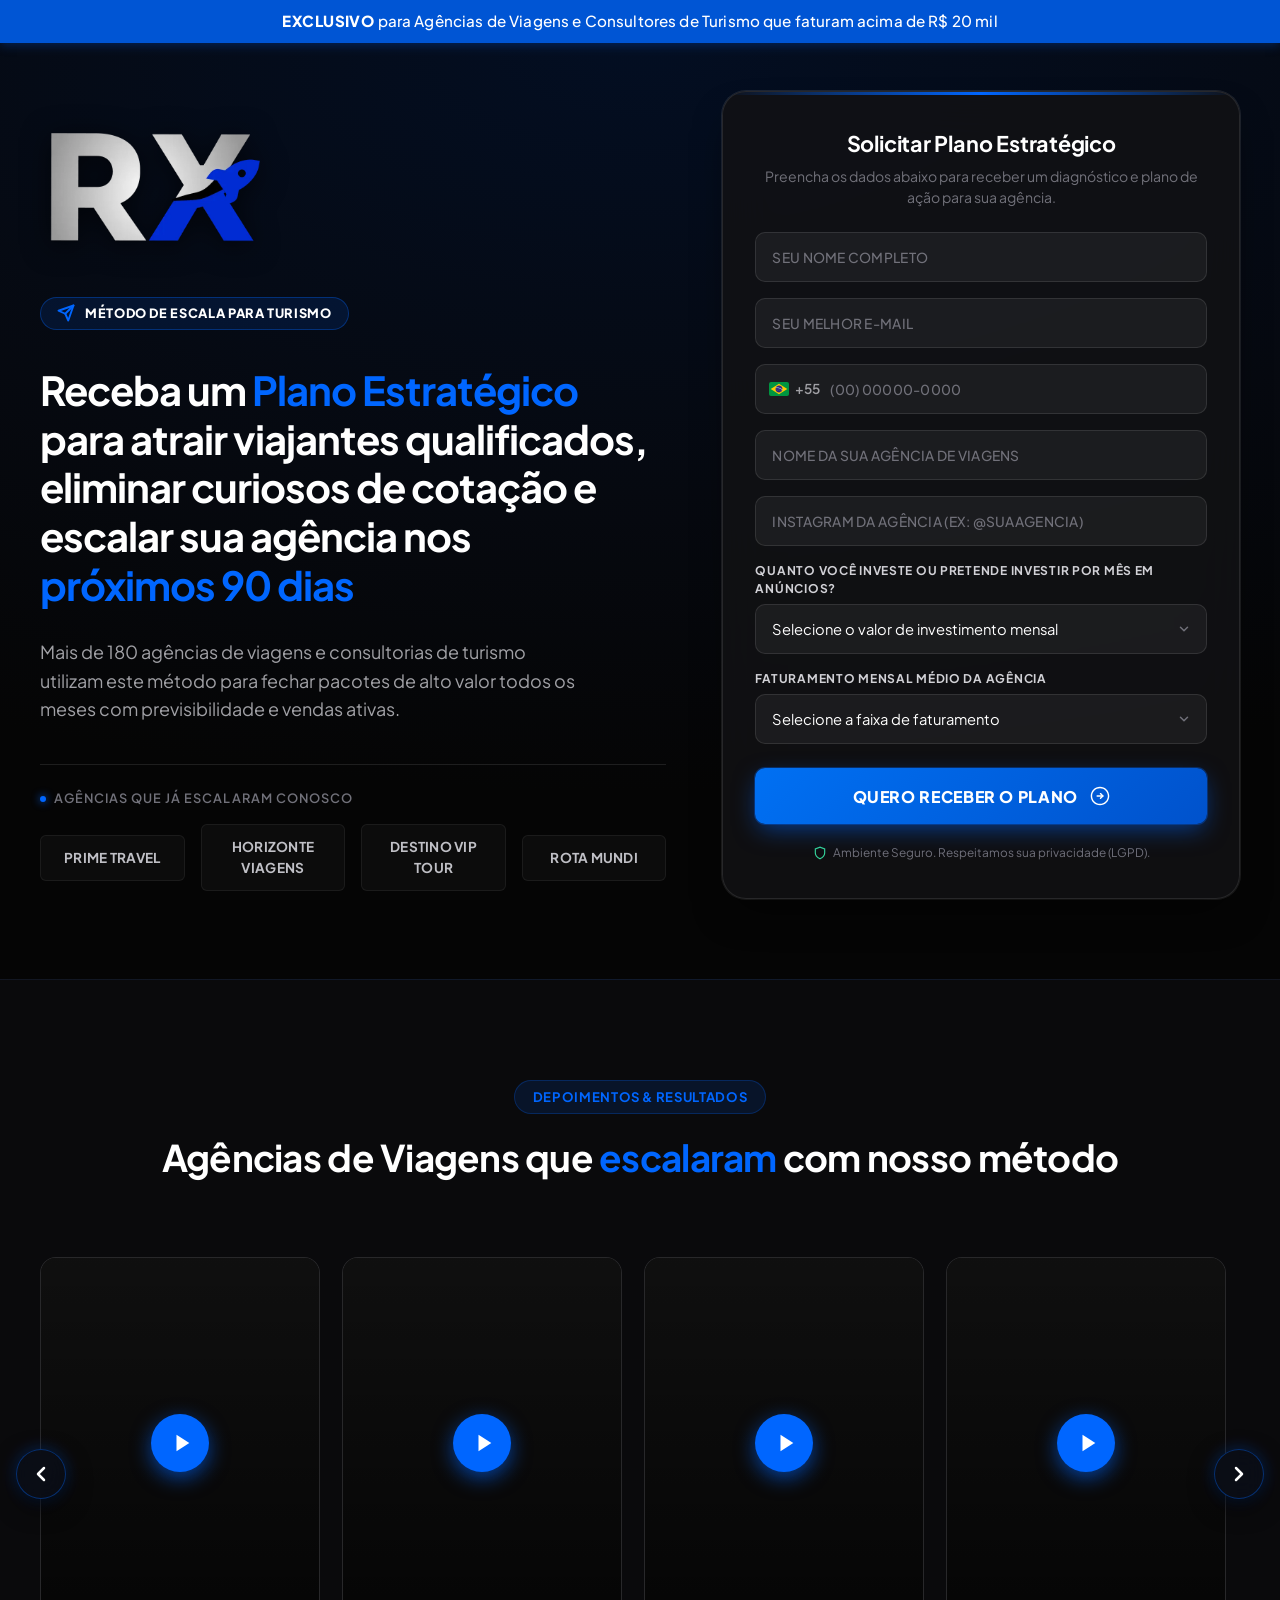
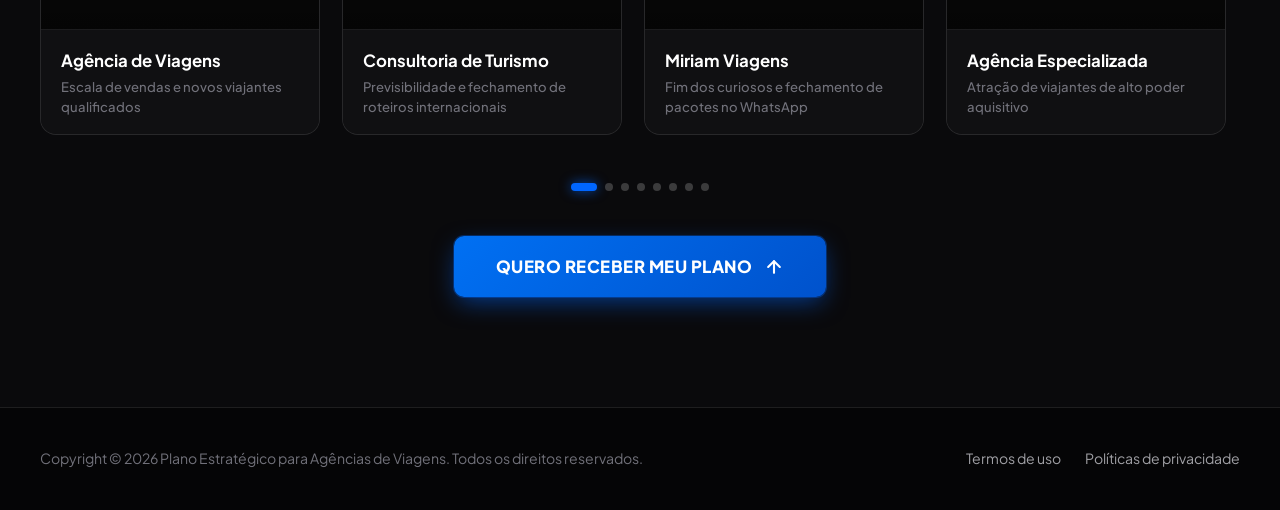
==== index.html @ 0f56f59f "feat: landing page plano estrategico agencias de viagens com carrossel e suporte wordpress" ====
<!DOCTYPE html>
<html lang="pt-BR">
<head>
  <meta charset="UTF-8">
  <meta name="viewport" content="width=device-width, initial-scale=1.0, viewport-fit=cover">
  <title>Plano Estratégico para Agências de Viagens | Escala e Vendas Previsíveis</title>
  <meta name="description" content="Exclusivo para Agências de Viagens e Consultores de Turismo que faturam acima de R$ 20 mil. Receba um Plano Estratégico para atrair viajantes qualificados, eliminar curiosos de cotação e escalar suas vendas nos próximos 90 dias.">
  <meta name="robots" content="index, follow">

  <!-- Open Graph -->
  <meta property="og:locale" content="pt_BR">
  <meta property="og:type" content="website">
  <meta property="og:title" content="Plano Estratégico para Agências de Viagens">
  <meta property="og:description" content="Receba um Plano Estratégico para atrair viajantes qualificados, eliminar curiosos de cotação e escalar sua agência de viagem nos próximos 90 dias.">
  <meta property="og:site_name" content="Plano Estratégico - Turismo & Viagens">

  <!-- Google Fonts: Plus Jakarta Sans -->
  <link rel="preconnect" href="https://fonts.googleapis.com">
  <link rel="preconnect" href="https://fonts.gstatic.com" crossorigin>
  <link href="https://fonts.googleapis.com/css2?family=Plus+Jakarta+Sans:wght@400;500;600;700;800&display=swap" rel="stylesheet">

  <!-- Stylesheet -->
  <link rel="stylesheet" href="css/style.css">
</head>
<body>

  <!-- Top Announcement Bar -->
  <header class="top-bar" role="banner">
    <p><strong>Exclusivo</strong> para Agências de Viagens e Consultores de Turismo que faturam acima de R$ 20 mil</p>
  </header>

  <main>
    <!-- Hero Section (Split Screen) -->
    <section class="hero-section" id="forms">
      <div class="hero-container">
        
        <!-- Left Column: Value Proposition & Proof -->
        <div class="hero-content">
          <!-- Logo / Header Tag -->
          <div class="logo-wrapper">
            <img src="[data-uri]" alt="Logo" class="brand-logo-img">
            <div class="method-tag">
              <svg width="18" height="18" viewBox="0 0 24 24" fill="none" stroke="#0066FF" stroke-width="2.5" stroke-linecap="round" stroke-linejoin="round">
                <path d="M22 2L11 13"></path>
                <polygon points="22 2 15 22 11 13 2 9 22 2"></polygon>
              </svg>
              <span>MÉTODO DE ESCALA PARA TURISMO</span>
            </div>
          </div>

          <!-- Headline -->
          <h1 class="headline">
            Receba um <span class="highlight">Plano Estratégico</span> para atrair viajantes qualificados, eliminar curiosos de cotação e escalar sua agência nos <span class="highlight">próximos 90 dias</span>
          </h1>

          <!-- Subheadline -->
          <p class="subheadline">
            Mais de 180 agências de viagens e consultorias de turismo utilizam este método para fechar pacotes de alto valor todos os meses com previsibilidade e vendas ativas.
          </p>

          <!-- Social Proof Grid -->
          <div class="social-proof-wrapper">
            <div class="social-proof-tag">Agências que já escalaram conosco</div>
            <div class="client-logos-grid">
              <div class="client-badge"><span>PRIME TRAVEL</span></div>
              <div class="client-badge"><span>HORIZONTE VIAGENS</span></div>
              <div class="client-badge"><span>DESTINO VIP TOUR</span></div>
              <div class="client-badge"><span>ROTA MUNDI</span></div>
            </div>
          </div>
        </div>

        <!-- Right Column: Strategic Conversion Form -->
        <div class="hero-form-column">
          <div class="form-card">
            <div class="form-header">
              <h3>Solicitar Plano Estratégico</h3>
              <p>Preencha os dados abaixo para receber um diagnóstico e plano de ação para sua agência.</p>
            </div>

            <form id="strategicLeadForm" class="strategic-form" novalidate>
              <!-- Hidden UTM & Routing Fields -->
              <input type="hidden" name="utm_source" id="utm_source">
              <input type="hidden" name="utm_medium" id="utm_medium">
              <input type="hidden" name="utm_campaign" id="utm_campaign">
              <input type="hidden" name="utm_term" id="utm_term">
              <input type="hidden" name="utm_content" id="utm_content">
              <input type="hidden" name="url" id="url" value="obrigado2">

              <!-- Name Field -->
              <div class="form-group">
                <input type="text" id="nameInput" name="name" class="form-input" placeholder="SEU NOME COMPLETO" required>
              </div>

              <!-- Corporate Email Field -->
              <div class="form-group">
                <input type="email" id="emailInput" name="email" class="form-input" placeholder="SEU MELHOR E-MAIL" required>
              </div>

              <!-- WhatsApp Phone Field -->
              <div class="form-group">
                <div class="phone-input-wrapper">
                  <div class="country-flag-badge">
                    <img src="[data-uri]" alt="Brasil" width="20" height="14">
                    <span>+55</span>
                  </div>
                  <input type="tel" id="whatsappInput" name="whatsapp" class="form-input phone-input" placeholder="(00) 00000-0000" required>
                </div>
              </div>

              <!-- Company Name Field -->
              <div class="form-group">
                <input type="text" id="empresaInput" name="empresa" class="form-input" placeholder="NOME DA SUA AGÊNCIA DE VIAGENS" required>
              </div>

              <!-- Instagram Field -->
              <div class="form-group">
                <input type="text" id="instagramInput" name="instagram" class="form-input" placeholder="INSTAGRAM DA AGÊNCIA (EX: @SUAAGENCIA)">
              </div>

              <!-- Paid Media Investment Select -->
              <div class="form-group">
                <label for="investimentoSelect" class="form-label">Quanto você investe ou pretende investir por mês em anúncios?</label>
                <div class="select-wrapper">
                  <select id="investimentoSelect" name="investimento" class="form-select" required>
                    <option value="" disabled selected>Selecione o valor de investimento mensal</option>
                    <option value="Ainda não invisto (apenas indicações)">Ainda não invisto (apenas indicações)</option>
                    <option value="Até R$ 1.500 por mês">Até R$ 1.500 por mês</option>
                    <option value="R$ 1.500 a R$ 3.000 por mês">R$ 1.500 a R$ 3.000 por mês</option>
                    <option value="R$ 3.000 a R$ 5.000 por mês">R$ 3.000 a R$ 5.000 por mês</option>
                    <option value="R$ 5.000 a R$ 10.000 por mês">R$ 5.000 a R$ 10.000 por mês</option>
                    <option value="Acima de R$ 10.000 por mês">Acima de R$ 10.000 por mês</option>
                  </select>
                  <svg class="select-caret" viewBox="0 0 24 24" fill="none" stroke="currentColor" stroke-width="2.5" stroke-linecap="round" stroke-linejoin="round">
                    <polyline points="6 9 12 15 18 9"></polyline>
                  </svg>
                </div>
              </div>

              <!-- Monthly Revenue Select -->
              <div class="form-group">
                <label for="faturamentoSelect" class="form-label">Faturamento mensal médio da agência</label>
                <div class="select-wrapper">
                  <select id="faturamentoSelect" name="faturamento" class="form-select" required>
                    <option value="" disabled selected>Selecione a faixa de faturamento</option>
                    <option value="Abaixo de R$10 mil">Abaixo de R$10 mil</option>
                    <option value="R$10 mil a R$20 mil">R$10 mil a R$20 mil</option>
                    <option value="R$20 mil a R$ 50 mil">R$20 mil a R$ 50 mil</option>
                    <option value="R$50 mil a R$100 mil">R$50 mil a R$100 mil</option>
                    <option value="R$100 mil a R$500 mil">R$100 mil a R$500 mil</option>
                    <option value="Acima de R$500 mil">Acima de R$500 mil</option>
                  </select>
                  <svg class="select-caret" viewBox="0 0 24 24" fill="none" stroke="currentColor" stroke-width="2.5" stroke-linecap="round" stroke-linejoin="round">
                    <polyline points="6 9 12 15 18 9"></polyline>
                  </svg>
                </div>
              </div>

              <!-- CTA Submit Button -->
              <button type="submit" id="submitButton" class="btn-submit">
                <span class="btn-text">QUERO RECEBER O PLANO</span>
                <svg class="btn-icon" xmlns="http://www.w3.org/2000/svg" viewBox="0 0 21 20" fill="none">
                  <path d="M10.5004 1.73267C5.94358 1.73267 2.25037 5.42588 2.25037 9.98267C2.25037 14.5395 5.94358 18.2327 10.5004 18.2327C15.0572 18.2327 18.7504 14.5395 18.7504 9.98267C18.7504 5.42588 15.0572 1.73267 10.5004 1.73267ZM10.5004 0.232666C15.8856 0.232666 20.2504 4.59745 20.2504 9.98267C20.2504 15.3679 15.8856 19.7327 10.5004 19.7327C5.11515 19.7327 0.750366 15.3679 0.750366 9.98267C0.750366 4.59745 5.11515 0.232666 10.5004 0.232666Z" fill="currentColor"/>
                  <path d="M13.5004 10.7327H7.50037C7.08615 10.7327 6.75037 10.3969 6.75037 9.98267C6.75037 9.56845 7.08615 9.23267 7.50037 9.23267H13.5004C13.9146 9.23267 14.2504 9.56845 14.2504 9.98267C14.2504 10.3969 13.9146 10.7327 13.5004 10.7327Z" fill="currentColor"/>
                  <path d="M10.4701 8.013C10.1772 7.7201 10.1772 7.24534 10.4701 6.95245C10.763 6.65956 11.2378 6.65956 11.5306 6.95245L14.0306 9.45245C14.3235 9.74534 14.3235 10.2201 14.0306 10.513L11.5306 13.013C11.2378 13.3059 10.763 13.3059 10.4701 13.013C10.1772 12.7201 10.1772 12.2453 10.4701 11.9524L12.4398 9.98272L10.4701 8.013Z" fill="currentColor"/>
                </svg>
              </button>

              <!-- Security Note -->
              <div class="form-security-note">
                <svg viewBox="0 0 24 24" fill="none" stroke="currentColor" stroke-width="2">
                  <path d="M12 22s8-4 8-10V5l-8-3-8 3v7c0 6 8 10 8 10z"/>
                </svg>
                <span>Ambiente Seguro. Respeitamos sua privacidade (LGPD).</span>
              </div>
            </form>
          </div>
        </div>

      </div>
    </section>

    <!-- Success Cases Section (Video Testimonials) -->
    <section class="cases-section" id="cases">
      <div class="cases-container">
        <div class="cases-header">
          <span class="section-tag">Depoimentos & Resultados</span>
          <h2 class="section-title">Agências de Viagens que <span>escalaram</span> com nosso método</h2>
        </div>

        <div class="cases-carousel-wrapper">
          <!-- Carousel Navigation Buttons -->
          <button type="button" class="carousel-nav-btn prev" id="carouselPrevBtn" aria-label="Vídeo anterior">
            <svg viewBox="0 0 24 24" fill="none" stroke="currentColor" stroke-width="2.5" stroke-linecap="round" stroke-linejoin="round">
              <polyline points="15 18 9 12 15 6"></polyline>
            </svg>
          </button>

          <!-- Straight Line Carousel Track -->
          <div class="cases-carousel-track" id="casesTrack">
            <!-- Case 1 -->
            <article class="case-card" data-video-src="01 (1).mp4" data-video-title="Agência de Viagens - Case 01">
              <div class="video-thumb-container">
                <video src="01%20(1).mp4#t=1.5" preload="metadata" muted playsinline></video>
                <div class="play-overlay">
                  <div class="play-btn">
                    <svg viewBox="0 0 24 24"><polygon points="6 3 20 12 6 21 6 3"></polygon></svg>
                  </div>
                </div>
              </div>
              <div class="case-info">
                <h3 class="case-company">Agência de Viagens</h3>
                <p class="case-desc">Escala de vendas e novos viajantes qualificados</p>
              </div>
            </article>

            <!-- Case 2 -->
            <article class="case-card" data-video-src="03.mp4" data-video-title="Consultoria de Turismo - Case 02">
              <div class="video-thumb-container">
                <video src="03.mp4#t=1.5" preload="metadata" muted playsinline></video>
                <div class="play-overlay">
                  <div class="play-btn">
                    <svg viewBox="0 0 24 24"><polygon points="6 3 20 12 6 21 6 3"></polygon></svg>
                  </div>
                </div>
              </div>
              <div class="case-info">
                <h3 class="case-company">Consultoria de Turismo</h3>
                <p class="case-desc">Previsibilidade e fechamento de roteiros internacionais</p>
              </div>
            </article>

            <!-- Case 3: Miriam -->
            <article class="case-card" data-video-src="04 - Miriam.mp4" data-video-title="Miriam - Agência de Viagens">
              <div class="video-thumb-container">
                <video src="04%20-%20Miriam.mp4#t=1.5" preload="metadata" muted playsinline></video>
                <div class="play-overlay">
                  <div class="play-btn">
                    <svg viewBox="0 0 24 24"><polygon points="6 3 20 12 6 21 6 3"></polygon></svg>
                  </div>
                </div>
              </div>
              <div class="case-info">
                <h3 class="case-company">Miriam Viagens</h3>
                <p class="case-desc">Fim dos curiosos e fechamento de pacotes no WhatsApp</p>
              </div>
            </article>

            <!-- Case 4 -->
            <article class="case-card" data-video-src="05.mp4" data-video-title="Agência Especializada - Case 04">
              <div class="video-thumb-container">
                <video src="05.mp4#t=1.5" preload="metadata" muted playsinline></video>
                <div class="play-overlay">
                  <div class="play-btn">
                    <svg viewBox="0 0 24 24"><polygon points="6 3 20 12 6 21 6 3"></polygon></svg>
                  </div>
                </div>
              </div>
              <div class="case-info">
                <h3 class="case-company">Agência Especializada</h3>
                <p class="case-desc">Atração de viajantes de alto poder aquisitivo</p>
              </div>
            </article>

            <!-- Case 5 -->
            <article class="case-card" data-video-src="07.mp4" data-video-title="Roteiros Nacionais & Internacionais - Case 05">
              <div class="video-thumb-container">
                <video src="07.mp4#t=1.5" preload="metadata" muted playsinline></video>
                <div class="play-overlay">
                  <div class="play-btn">
                    <svg viewBox="0 0 24 24"><polygon points="6 3 20 12 6 21 6 3"></polygon></svg>
                  </div>
                </div>
              </div>
              <div class="case-info">
                <h3 class="case-company">Roteiros & Destinos</h3>
                <p class="case-desc">Crescimento contínuo em pacotes completos em família</p>
              </div>
            </article>

            <!-- Case 6: Michelle -->
            <article class="case-card" data-video-src="09 - Michelle.mp4" data-video-title="Michelle - Agência de Viagens">
              <div class="video-thumb-container">
                <video src="09%20-%20Michelle.mp4#t=1.5" preload="metadata" muted playsinline></video>
                <div class="play-overlay">
                  <div class="play-btn">
                    <svg viewBox="0 0 24 24"><polygon points="6 3 20 12 6 21 6 3"></polygon></svg>
                  </div>
                </div>
              </div>
              <div class="case-info">
                <h3 class="case-company">Michelle Viagens</h3>
                <p class="case-desc">Vendas constantes de pacotes e viagens personalizadas</p>
              </div>
            </article>

            <!-- Case 7: Vayu -->
            <article class="case-card" data-video-src="10 - Vayu.mp4" data-video-title="Vayu Viagens & Experiências">
              <div class="video-thumb-container">
                <video src="10%20-%20Vayu.mp4#t=1.5" preload="metadata" muted playsinline></video>
                <div class="play-overlay">
                  <div class="play-btn">
                    <svg viewBox="0 0 24 24"><polygon points="6 3 20 12 6 21 6 3"></polygon></svg>
                  </div>
                </div>
              </div>
              <div class="case-info">
                <h3 class="case-company">Vayu Viagens</h3>
                <p class="case-desc">Experiências exclusivas e roteiros sob medida</p>
              </div>
            </article>

            <!-- Case 8 -->
            <article class="case-card" data-video-src="11.mp4" data-video-title="Escala Previsível - Case 08">
              <div class="video-thumb-container">
                <video src="11.mp4#t=1.5" preload="metadata" muted playsinline></video>
                <div class="play-overlay">
                  <div class="play-btn">
                    <svg viewBox="0 0 24 24"><polygon points="6 3 20 12 6 21 6 3"></polygon></svg>
                  </div>
                </div>
              </div>
              <div class="case-info">
                <h3 class="case-company">Escala Previsível</h3>
                <p class="case-desc">Aceleração de faturamento com campanhas validadas</p>
              </div>
            </article>
          </div>

          <button type="button" class="carousel-nav-btn next" id="carouselNextBtn" aria-label="Próximo vídeo">
            <svg viewBox="0 0 24 24" fill="none" stroke="currentColor" stroke-width="2.5" stroke-linecap="round" stroke-linejoin="round">
              <polyline points="9 18 15 12 9 6"></polyline>
            </svg>
          </button>
        </div>

        <!-- Carousel Dots Indicator -->
        <div class="carousel-dots" id="carouselDots"></div>

        <!-- Bottom CTA -->
        <div class="cases-cta-wrapper">
          <a href="#forms" class="btn-cases-cta">
            <span>QUERO RECEBER MEU PLANO</span>
            <svg width="20" height="20" viewBox="0 0 24 24" fill="none" stroke="currentColor" stroke-width="2.5" stroke-linecap="round" stroke-linejoin="round">
              <line x1="12" y1="19" x2="12" y2="5"></line>
              <polyline points="5 12 12 5 19 12"></polyline>
            </svg>
          </a>
        </div>
      </div>
    </section>
  </main>

  <!-- Footer -->
  <footer class="page-footer" role="contentinfo">
    <div class="footer-container">
      <p class="footer-copy">Copyright © 2026 Plano Estratégico para Agências de Viagens. Todos os direitos reservados.</p>
      <nav class="footer-links">
        <a href="#" class="footer-link" data-legal="terms">Termos de uso</a>
        <a href="#" class="footer-link" data-legal="privacy">Políticas de privacidade</a>
      </nav>
    </div>
  </footer>

  <!-- Interactive Video Modal (HTML5 Video & Iframe Support) -->
  <div class="modal-backdrop" id="videoModal" aria-hidden="true" role="dialog">
    <div class="modal-window">
      <button class="modal-close-btn" id="modalCloseBtn" aria-label="Fechar vídeo">
        <svg width="20" height="20" viewBox="0 0 24 24" fill="none" stroke="currentColor" stroke-width="2.5" stroke-linecap="round" stroke-linejoin="round">
          <line x1="18" y1="6" x2="6" y2="18"></line>
          <line x1="6" y1="6" x2="18" y2="18"></line>
        </svg>
      </button>
      <div class="video-embed-wrapper">
        <video id="modalVideoPlayer" controls playsinline preload="auto"></video>
        <iframe id="modalVideoIframe" src="" allow="accelerometer; gyroscope; autoplay; encrypted-media; picture-in-picture;" allowfullscreen style="display: none;"></iframe>
      </div>
      <div class="modal-video-footer">
        <h4 id="modalVideoTitle">Depoimento de Sucesso</h4>
      </div>
    </div>
  </div>

  <!-- Legal Modal (Terms & Privacy) -->
  <div class="modal-backdrop" id="legalModal" aria-hidden="true" role="dialog">
    <div class="modal-window" style="max-width: 680px;">
      <button class="modal-close-btn" id="legalCloseBtn" aria-label="Fechar modal">
        <svg width="20" height="20" viewBox="0 0 24 24" fill="none" stroke="currentColor" stroke-width="2.5" stroke-linecap="round" stroke-linejoin="round">
          <line x1="18" y1="6" x2="6" y2="18"></line>
          <line x1="6" y1="6" x2="18" y2="18"></line>
        </svg>
      </button>
      <div class="modal-content-text">
        <h3 id="legalTitle">Termos</h3>
        <div id="legalBody"></div>
      </div>
    </div>
  </div>

  <!-- Scripts -->
  <script src="js/main.js"></script>
</body>
</html>
---- css/style.css ----
/* ==========================================================================
   DESIGN SYSTEM & THEME TOKENS - PLANO ESTRATÉGICO
   ========================================================================== */

:root {
  /* Colors */
  --bg-dark: #070707;
  --bg-card: rgba(18, 18, 20, 0.85);
  --bg-card-hover: rgba(26, 26, 30, 0.95);
  --bg-input: rgba(255, 255, 255, 0.05);
  --bg-input-focus: rgba(255, 255, 255, 0.08);

  --accent-primary: #0066FF;
  --accent-primary-hover: #0052CC;
  --accent-glow: rgba(0, 102, 255, 0.35);
  --accent-subtle: rgba(0, 102, 255, 0.12);

  --topbar-bg: #0055D4;
  --topbar-text: #FFFFFF;

  --text-main: #ECECEC;
  --text-muted: #A0A0A5;
  --text-dim: #71717A;
  --text-white: #FFFFFF;

  --border-subtle: rgba(255, 255, 255, 0.1);
  --border-hover: rgba(255, 255, 255, 0.22);
  --border-focus: #0066FF;

  /* Typography */
  --font-family: 'Plus Jakarta Sans', -apple-system, BlinkMacSystemFont, "Segoe UI", Roboto, sans-serif;

  /* Sizing & Radius */
  --radius-sm: 6px;
  --radius-md: 10px;
  --radius-lg: 16px;
  --radius-xl: 24px;
  --radius-full: 9999px;

  /* Transitions */
  --transition-fast: 0.18s cubic-bezier(0.16, 1, 0.3, 1);
  --transition-smooth: 0.3s cubic-bezier(0.16, 1, 0.3, 1);
  --transition-bounce: 0.45s cubic-bezier(0.34, 1.56, 0.64, 1);

  /* Shadows & Glow */
  --shadow-card: 0 20px 40px -15px rgba(0, 0, 0, 0.7), 0 0 0 1px var(--border-subtle);
  --shadow-glow-btn: 0 8px 25px -4px rgba(0, 102, 255, 0.55), 0 0 0 1px rgba(0, 102, 255, 0.3);
}

/* ==========================================================================
   RESET & BASE STYLES
   ========================================================================== */

*, *::before, *::after {
  box-sizing: border-box;
  margin: 0;
  padding: 0;
}

html {
  scroll-behavior: smooth;
  font-size: 16px;
  -webkit-text-size-adjust: 100%;
}

body {
  font-family: var(--font-family);
  background-color: var(--bg-dark);
  color: var(--text-main);
  line-height: 1.5;
  overflow-x: hidden;
  position: relative;
  min-height: 100vh;
  -webkit-font-smoothing: antialiased;
  -moz-osx-font-smoothing: grayscale;
}

/* Background Atmospheric Glows */
body::before {
  content: '';
  position: fixed;
  top: -15%;
  left: 20%;
  width: 600px;
  height: 600px;
  background: radial-gradient(circle, rgba(0, 102, 255, 0.14) 0%, rgba(0, 102, 255, 0) 70%);
  filter: blur(80px);
  pointer-events: none;
  z-index: 0;
}

body::after {
  content: '';
  position: fixed;
  bottom: 5%;
  right: 10%;
  width: 500px;
  height: 500px;
  background: radial-gradient(circle, rgba(0, 102, 255, 0.09) 0%, rgba(0, 102, 255, 0) 70%);
  filter: blur(90px);
  pointer-events: none;
  z-index: 0;
}

img, svg {
  display: block;
  max-width: 100%;
}

a {
  color: inherit;
  text-decoration: none;
}

/* ==========================================================================
   TOP BAR ANNOUNCEMENT
   ========================================================================== */

.top-bar {
  background-color: var(--topbar-bg);
  color: var(--topbar-text);
  text-align: center;
  padding: 10px 16px;
  font-size: 0.95rem;
  font-weight: 500;
  letter-spacing: 0.01em;
  position: relative;
  z-index: 20;
  box-shadow: 0 2px 10px rgba(0, 85, 212, 0.35);
}

.top-bar strong {
  font-weight: 800;
  text-transform: uppercase;
  letter-spacing: 0.03em;
}

/* ==========================================================================
   HERO SECTION (SPLIT SCREEN)
   ========================================================================== */

.hero-section {
  position: relative;
  z-index: 10;
  padding: 48px 24px 80px 24px;
  background: radial-gradient(120% 80% at 50% 0%, #030E22 0%, #060910 60%, #050505 100%);
  border-bottom: 1px solid rgba(255, 255, 255, 0.05);
}

.hero-container {
  max-width: 1200px;
  margin: 0 auto;
  display: grid;
  grid-template-columns: 1.15fr 0.95fr;
  gap: 56px;
  align-items: center;
}

/* Left Content Column */
.hero-content {
  display: flex;
  flex-direction: column;
  gap: 28px;
}

.logo-wrapper {
  margin-bottom: 8px;
  display: flex;
  flex-direction: column;
  align-items: flex-start;
  gap: 14px;
}

.brand-logo-img {
  max-width: 220px;
  width: 100%;
  height: auto;
  display: block;
  object-fit: contain;
  filter: drop-shadow(0 4px 14px rgba(0, 0, 0, 0.6));
}

.method-tag {
  display: inline-flex;
  align-items: center;
  gap: 10px;
  background: rgba(0, 102, 255, 0.12);
  border: 1px solid rgba(0, 102, 255, 0.35);
  padding: 6px 16px;
  border-radius: var(--radius-full);
}

.method-tag span {
  font-size: 0.8rem;
  font-weight: 800;
  letter-spacing: 0.05em;
  color: #FFF;
  text-transform: uppercase;
}

.headline {
  font-size: 2.5rem;
  font-weight: 700;
  line-height: 1.22;
  color: var(--text-white);
  letter-spacing: -0.025em;
}

.highlight {
  color: var(--accent-primary);
  position: relative;
  display: inline-block;
}

.subheadline {
  font-size: 1.125rem;
  line-height: 1.6;
  color: var(--text-muted);
  font-weight: 400;
  max-width: 540px;
}

/* Social Proof Badges */
.social-proof-wrapper {
  margin-top: 12px;
  padding-top: 24px;
  border-top: 1px solid var(--border-subtle);
}

.social-proof-tag {
  font-size: 0.8rem;
  text-transform: uppercase;
  letter-spacing: 0.08em;
  color: var(--text-dim);
  font-weight: 600;
  margin-bottom: 16px;
  display: flex;
  align-items: center;
  gap: 8px;
}

.social-proof-tag::before {
  content: '';
  display: inline-block;
  width: 6px;
  height: 6px;
  border-radius: 50%;
  background: var(--accent-primary);
  box-shadow: 0 0 8px var(--accent-primary);
}

.client-logos-grid {
  display: grid;
  grid-template-columns: repeat(4, 1fr);
  gap: 16px;
  align-items: center;
}

.client-badge {
  background: rgba(255, 255, 255, 0.03);
  border: 1px solid rgba(255, 255, 255, 0.06);
  border-radius: var(--radius-sm);
  padding: 12px 14px;
  display: flex;
  align-items: center;
  justify-content: center;
  transition: all var(--transition-fast);
}

.client-badge:hover {
  background: rgba(255, 255, 255, 0.06);
  border-color: rgba(255, 255, 255, 0.15);
  transform: translateY(-2px);
}

.client-badge span {
  font-size: 0.85rem;
  font-weight: 700;
  letter-spacing: 0.02em;
  color: #C0C0C6;
  text-transform: uppercase;
  text-align: center;
}

/* ==========================================================================
   FORM CARD (HIGH CONVERTING)
   ========================================================================== */

.hero-form-column {
  position: relative;
}

.form-card {
  background: var(--bg-card);
  backdrop-filter: blur(24px);
  -webkit-backdrop-filter: blur(24px);
  border: 1px solid var(--border-subtle);
  border-radius: var(--radius-xl);
  padding: 36px 32px;
  box-shadow: var(--shadow-card);
  position: relative;
  overflow: hidden;
}

.form-card::before {
  content: '';
  position: absolute;
  top: 0;
  left: 0;
  right: 0;
  height: 3px;
  background: linear-gradient(90deg, transparent 0%, var(--accent-primary) 50%, transparent 100%);
}

.form-header {
  margin-bottom: 24px;
  text-align: center;
}

.form-header h3 {
  font-size: 1.35rem;
  font-weight: 700;
  color: var(--text-white);
  margin-bottom: 6px;
  letter-spacing: -0.01em;
}

.form-header p {
  font-size: 0.88rem;
  color: var(--text-dim);
}

.strategic-form {
  display: flex;
  flex-direction: column;
  gap: 16px;
}

.form-group {
  display: flex;
  flex-direction: column;
  gap: 6px;
}

.form-label {
  font-size: 0.75rem;
  font-weight: 700;
  letter-spacing: 0.06em;
  text-transform: uppercase;
  color: #D1D1D6;
}

.form-input,
.form-select {
  width: 100%;
  height: 50px;
  background-color: var(--bg-input);
  border: 1px solid var(--border-subtle);
  border-radius: var(--radius-md);
  padding: 0 16px;
  font-family: inherit;
  font-size: 0.92rem;
  color: var(--text-white);
  transition: all var(--transition-fast);
  outline: none;
}

.form-input::placeholder {
  color: #71717A;
  font-size: 0.86rem;
  font-weight: 500;
  letter-spacing: 0.02em;
}

.form-input:hover,
.form-select:hover {
  border-color: var(--border-hover);
  background-color: var(--bg-input-focus);
}

.form-input:focus,
.form-select:focus {
  border-color: var(--border-focus);
  background-color: var(--bg-input-focus);
  box-shadow: 0 0 0 3px var(--accent-subtle);
}

/* Phone input with country flag */
.phone-input-wrapper {
  position: relative;
  display: flex;
  align-items: center;
}

.country-flag-badge {
  position: absolute;
  left: 14px;
  display: flex;
  align-items: center;
  gap: 6px;
  pointer-events: none;
  font-size: 0.85rem;
  font-weight: 600;
  color: var(--text-muted);
}

.country-flag-badge img {
  width: 20px;
  height: 14px;
  border-radius: 2px;
  object-fit: cover;
}

.form-input.phone-input {
  padding-left: 74px;
}

/* Custom Select styling */
.select-wrapper {
  position: relative;
}

.form-select {
  appearance: none;
  -webkit-appearance: none;
  cursor: pointer;
  padding-right: 40px;
}

.form-select option {
  background-color: #161618;
  color: #FFFFFF;
  padding: 10px;
}

.select-caret {
  position: absolute;
  right: 16px;
  top: 50%;
  transform: translateY(-50%);
  pointer-events: none;
  width: 14px;
  height: 14px;
  color: var(--text-dim);
  transition: transform var(--transition-fast);
}

.form-select:focus + .select-caret {
  color: var(--accent-primary);
  transform: translateY(-50%) rotate(180deg);
}

/* CTA Submit Button */
.btn-submit {
  width: 100%;
  height: 56px;
  margin-top: 8px;
  background: linear-gradient(135deg, #0070F3 0%, #0052CC 100%);
  color: var(--text-white);
  border: none;
  border-radius: var(--radius-md);
  font-family: inherit;
  font-size: 1rem;
  font-weight: 800;
  letter-spacing: 0.04em;
  text-transform: uppercase;
  cursor: pointer;
  display: flex;
  align-items: center;
  justify-content: center;
  gap: 12px;
  box-shadow: var(--shadow-glow-btn);
  transition: all var(--transition-smooth);
  position: relative;
  overflow: hidden;
}

.btn-submit::after {
  content: '';
  position: absolute;
  top: 0;
  left: -100%;
  width: 60%;
  height: 100%;
  background: linear-gradient(90deg, transparent, rgba(255, 255, 255, 0.25), transparent);
  transform: skewX(-20deg);
  transition: 0.75s;
}

.btn-submit:hover {
  transform: translateY(-2px);
  box-shadow: 0 12px 30px -4px rgba(0, 102, 255, 0.7), 0 0 0 1px rgba(0, 102, 255, 0.5);
  background: linear-gradient(135deg, #1A82FF 0%, #0060E6 100%);
}

.btn-submit:hover::after {
  left: 140%;
}

.btn-submit:active {
  transform: translateY(0);
}

.btn-icon {
  width: 20px;
  height: 20px;
  transition: transform var(--transition-bounce);
}

.btn-submit:hover .btn-icon {
  transform: translateX(4px);
}

.form-security-note {
  font-size: 0.74rem;
  color: var(--text-dim);
  text-align: center;
  margin-top: 4px;
  display: flex;
  align-items: center;
  justify-content: center;
  gap: 6px;
}

.form-security-note svg {
  width: 14px;
  height: 14px;
  color: #34D399;
}

/* Loading State for Button */
.btn-submit.loading {
  pointer-events: none;
  opacity: 0.85;
}

.btn-submit.loading .btn-text,
.btn-submit.loading .btn-icon {
  visibility: hidden;
}

.btn-submit.loading::before {
  content: '';
  position: absolute;
  width: 24px;
  height: 24px;
  border: 3px solid rgba(255, 255, 255, 0.3);
  border-top-color: #FFFFFF;
  border-radius: 50%;
  animation: spin 0.8s linear infinite;
}

@keyframes spin {
  to { transform: rotate(360deg); }
}

/* ==========================================================================
   SUCCESS CASES (VIDEO SECTION)
   ========================================================================== */

.cases-section {
  position: relative;
  z-index: 10;
  padding: 100px 24px 110px 24px;
  background-color: #0A0A0C;
}

.cases-container {
  max-width: 1200px;
  margin: 0 auto;
}

.cases-header {
  text-align: center;
  margin-bottom: 56px;
}

.section-tag {
  display: inline-block;
  background: var(--accent-subtle);
  color: var(--accent-primary);
  border: 1px solid rgba(0, 102, 255, 0.25);
  padding: 6px 18px;
  border-radius: var(--radius-full);
  font-size: 0.82rem;
  font-weight: 700;
  letter-spacing: 0.05em;
  text-transform: uppercase;
  margin-bottom: 16px;
}

.section-title {
  font-size: 2.3rem;
  font-weight: 700;
  color: var(--text-white);
  letter-spacing: -0.02em;
}

.section-title span {
  color: var(--accent-primary);
}

/* Straight-line Carousel Styles */
.cases-carousel-wrapper {
  position: relative;
  width: 100%;
  margin-bottom: 24px;
}

.cases-carousel-track {
  display: flex;
  flex-direction: row;
  flex-wrap: nowrap;
  gap: 22px;
  overflow-x: auto;
  scroll-behavior: smooth;
  scroll-snap-type: x mandatory;
  padding: 16px 6px 24px 6px;
  -webkit-overflow-scrolling: touch;
  scrollbar-width: none; /* Firefox */
  cursor: grab;
  user-select: none;
}

.cases-carousel-track.grabbing {
  cursor: grabbing;
  scroll-behavior: auto;
  scroll-snap-type: none;
}

.cases-carousel-track::-webkit-scrollbar {
  display: none; /* Chrome, Safari, Edge */
}

.case-card {
  flex: 0 0 280px;
  width: 280px;
  max-width: 280px;
  scroll-snap-align: start;
  background: var(--bg-card);
  border: 1px solid var(--border-subtle);
  border-radius: var(--radius-lg);
  overflow: hidden;
  transition: transform var(--transition-smooth), border-color var(--transition-smooth), box-shadow var(--transition-smooth);
  cursor: pointer;
  display: flex;
  flex-direction: column;
  position: relative;
}

.case-card:hover {
  transform: translateY(-8px);
  border-color: rgba(0, 102, 255, 0.5);
  box-shadow: 0 20px 40px -10px rgba(0, 0, 0, 0.85), 0 0 25px rgba(0, 102, 255, 0.28);
}

/* Nav Buttons */
.carousel-nav-btn {
  position: absolute;
  top: 45%;
  transform: translateY(-50%);
  z-index: 15;
  width: 50px;
  height: 50px;
  border-radius: 50%;
  background: rgba(10, 14, 23, 0.9);
  border: 1.5px solid rgba(0, 102, 255, 0.4);
  color: #FFFFFF;
  display: flex;
  align-items: center;
  justify-content: center;
  cursor: pointer;
  box-shadow: 0 8px 24px rgba(0, 0, 0, 0.7), 0 0 16px rgba(0, 102, 255, 0.35);
  transition: all var(--transition-fast);
  backdrop-filter: blur(10px);
}

.carousel-nav-btn:hover {
  background: var(--accent-primary);
  border-color: #38BDF8;
  color: #FFFFFF;
  transform: translateY(-50%) scale(1.12);
  box-shadow: 0 10px 28px rgba(0, 102, 255, 0.7), 0 0 25px rgba(0, 102, 255, 0.8);
}

.carousel-nav-btn svg {
  width: 24px;
  height: 24px;
}

.carousel-nav-btn.prev {
  left: -24px;
}

.carousel-nav-btn.next {
  right: -24px;
}

@media (max-width: 1240px) {
  .carousel-nav-btn.prev {
    left: 8px;
  }
  .carousel-nav-btn.next {
    right: 8px;
  }
}

@media (max-width: 768px) {
  .case-card {
    flex: 0 0 240px;
    width: 240px;
    max-width: 240px;
  }
  .carousel-nav-btn {
    width: 42px;
    height: 42px;
  }
  .carousel-nav-btn svg {
    width: 20px;
    height: 20px;
  }
}

/* Dots Indicator */
.carousel-dots {
  display: flex;
  align-items: center;
  justify-content: center;
  gap: 8px;
  margin-top: 6px;
  margin-bottom: 45px;
}

.carousel-dot {
  width: 8px;
  height: 8px;
  border-radius: 50%;
  background: rgba(255, 255, 255, 0.2);
  border: none;
  cursor: pointer;
  transition: all 0.3s cubic-bezier(0.16, 1, 0.3, 1);
  padding: 0;
}

.carousel-dot:hover {
  background: rgba(255, 255, 255, 0.5);
}

.carousel-dot.active {
  width: 26px;
  border-radius: 10px;
  background: var(--accent-primary);
  box-shadow: 0 0 12px rgba(0, 102, 255, 0.7);
}

.video-thumb-container {
  position: relative;
  width: 100%;
  padding-top: 133.33%; /* 3:4 vertical ratio */
  background: #111;
  overflow: hidden;
}

.video-thumb-img,
.video-thumb-container video {
  position: absolute;
  top: 0;
  left: 0;
  width: 100%;
  height: 100%;
  object-fit: cover;
  pointer-events: none;
  transition: transform var(--transition-smooth);
}

.case-card:hover .video-thumb-img {
  transform: scale(1.05);
}

.play-overlay {
  position: absolute;
  top: 0;
  left: 0;
  width: 100%;
  height: 100%;
  background: linear-gradient(180deg, rgba(0, 0, 0, 0.1) 0%, rgba(0, 0, 0, 0.7) 100%);
  display: flex;
  align-items: center;
  justify-content: center;
  transition: background var(--transition-fast);
}

.case-card:hover .play-overlay {
  background: linear-gradient(180deg, rgba(0, 0, 0, 0.2) 0%, rgba(0, 0, 0, 0.85) 100%);
}

.play-btn {
  width: 58px;
  height: 58px;
  border-radius: 50%;
  background: var(--accent-primary);
  display: flex;
  align-items: center;
  justify-content: center;
  box-shadow: 0 6px 20px rgba(0, 102, 255, 0.6);
  transition: all var(--transition-bounce);
}

.play-btn svg {
  width: 22px;
  height: 22px;
  fill: #FFFFFF;
  margin-left: 3px;
}

.case-card:hover .play-btn {
  transform: scale(1.15);
  box-shadow: 0 8px 30px rgba(0, 102, 255, 0.85);
}

.case-info {
  padding: 18px 20px;
  background: #101012;
  border-top: 1px solid rgba(255, 255, 255, 0.05);
}

.case-company {
  font-size: 1.05rem;
  font-weight: 700;
  color: var(--text-white);
  margin-bottom: 4px;
}

.case-desc {
  font-size: 0.82rem;
  color: var(--text-dim);
  font-weight: 500;
}

/* Call to action at bottom of cases */
.cases-cta-wrapper {
  text-align: center;
  margin-top: 20px;
}

.btn-cases-cta {
  display: inline-flex;
  align-items: center;
  justify-content: center;
  gap: 12px;
  padding: 18px 42px;
  background: linear-gradient(135deg, #0070F3 0%, #0052CC 100%);
  color: var(--text-white);
  border-radius: var(--radius-md);
  font-size: 1.05rem;
  font-weight: 800;
  letter-spacing: 0.03em;
  text-transform: uppercase;
  box-shadow: var(--shadow-glow-btn);
  transition: all var(--transition-smooth);
}

.btn-cases-cta:hover {
  transform: translateY(-3px);
  box-shadow: 0 14px 35px -4px rgba(0, 102, 255, 0.75);
}

/* ==========================================================================
   FOOTER SECTION
   ========================================================================== */

.page-footer {
  position: relative;
  z-index: 10;
  background-color: #050506;
  border-top: 1px solid var(--border-subtle);
  padding: 40px 24px;
}

.footer-container {
  max-width: 1200px;
  margin: 0 auto;
  display: flex;
  align-items: center;
  justify-content: space-between;
  flex-wrap: wrap;
  gap: 20px;
}

.footer-copy {
  font-size: 0.88rem;
  color: var(--text-dim);
}

.footer-links {
  display: flex;
  align-items: center;
  gap: 24px;
}

.footer-link {
  font-size: 0.88rem;
  color: var(--text-muted);
  transition: color var(--transition-fast);
  cursor: pointer;
}

.footer-link:hover {
  color: var(--accent-primary);
}

/* ==========================================================================
   VIDEO MODAL & LEGAL MODALS
   ========================================================================== */

.modal-backdrop {
  position: fixed;
  top: 0;
  left: 0;
  width: 100%;
  height: 100%;
  background: rgba(0, 0, 0, 0.88);
  backdrop-filter: blur(12px);
  -webkit-backdrop-filter: blur(12px);
  z-index: 9999;
  display: flex;
  align-items: center;
  justify-content: center;
  padding: 20px;
  opacity: 0;
  visibility: hidden;
  transition: all var(--transition-smooth);
}

.modal-backdrop.active {
  opacity: 1;
  visibility: visible;
}

.modal-window {
  background: #141416;
  border: 1px solid var(--border-subtle);
  border-radius: var(--radius-lg);
  width: 100%;
  max-width: 820px;
  position: relative;
  overflow: hidden;
  transform: scale(0.92);
  transition: transform var(--transition-smooth);
  box-shadow: 0 25px 60px -15px rgba(0, 0, 0, 0.9);
}

.modal-backdrop.active .modal-window {
  transform: scale(1);
}

.modal-close-btn {
  position: absolute;
  top: 14px;
  right: 14px;
  width: 36px;
  height: 36px;
  border-radius: 50%;
  background: rgba(255, 255, 255, 0.1);
  border: none;
  color: var(--text-white);
  cursor: pointer;
  display: flex;
  align-items: center;
  justify-content: center;
  z-index: 20;
  transition: background var(--transition-fast);
}

.modal-close-btn:hover {
  background: var(--accent-primary);
}

.video-embed-wrapper {
  position: relative;
  width: 100%;
  padding-top: 56.25%; /* 16:9 */
  background: #000;
}

.video-embed-wrapper iframe,
.video-embed-wrapper video {
  position: absolute;
  top: 0;
  left: 0;
  width: 100%;
  height: 100%;
  border: none;
  object-fit: contain;
  background: #000;
}

.video-thumb-container video {
  position: absolute;
  top: 0;
  left: 0;
  width: 100%;
  height: 100%;
  object-fit: cover;
  pointer-events: none;
  background: #111;
  transition: transform var(--transition-smooth);
}

.case-card:hover .video-thumb-container video {
  transform: scale(1.05);
}

.modal-video-footer {
  padding: 16px 24px;
  background: #0E0E10;
  border-top: 1px solid rgba(255, 255, 255, 0.08);
  display: flex;
  align-items: center;
  justify-content: space-between;
}

.modal-video-footer h4 {
  font-size: 1.05rem;
  font-weight: 700;
  color: #FFF;
}

/* Legal text modal */
.modal-content-text {
  padding: 36px;
  max-height: 80vh;
  overflow-y: auto;
  color: var(--text-muted);
  font-size: 0.95rem;
  line-height: 1.7;
}

.modal-content-text h3 {
  color: var(--text-white);
  font-size: 1.5rem;
  margin-bottom: 16px;
}

.modal-content-text p {
  margin-bottom: 16px;
}

/* ==========================================================================
   RESPONSIVE DESIGN (BREAKPOINTS)
   ========================================================================== */

@media (max-width: 1024px) {
  .hero-container {
    grid-template-columns: 1fr;
    gap: 48px;
  }

  .headline {
    font-size: 2.2rem;
  }

  .cases-grid {
    grid-template-columns: repeat(2, 1fr);
    gap: 20px;
  }

  .client-logos-grid {
    grid-template-columns: repeat(4, 1fr);
  }
}

@media (max-width: 768px) {
  .top-bar {
    font-size: 0.85rem;
    padding: 8px 12px;
  }

  .hero-section {
    padding: 32px 16px 60px 16px;
  }

  .headline {
    font-size: 1.85rem;
    line-height: 1.25;
  }

  .subheadline {
    font-size: 1rem;
  }

  .client-logos-grid {
    grid-template-columns: repeat(2, 1fr);
  }

  .form-card {
    padding: 28px 20px;
  }

  .cases-section {
    padding: 70px 16px 80px 16px;
  }

  .section-title {
    font-size: 1.75rem;
  }

  .cases-grid {
    grid-template-columns: 1fr;
    max-width: 420px;
    margin-left: auto;
    margin-right: auto;
  }

  .footer-container {
    flex-direction: column;
    text-align: center;
    gap: 16px;
  }

  .footer-links {
    justify-content: center;
    gap: 20px;
  }
}
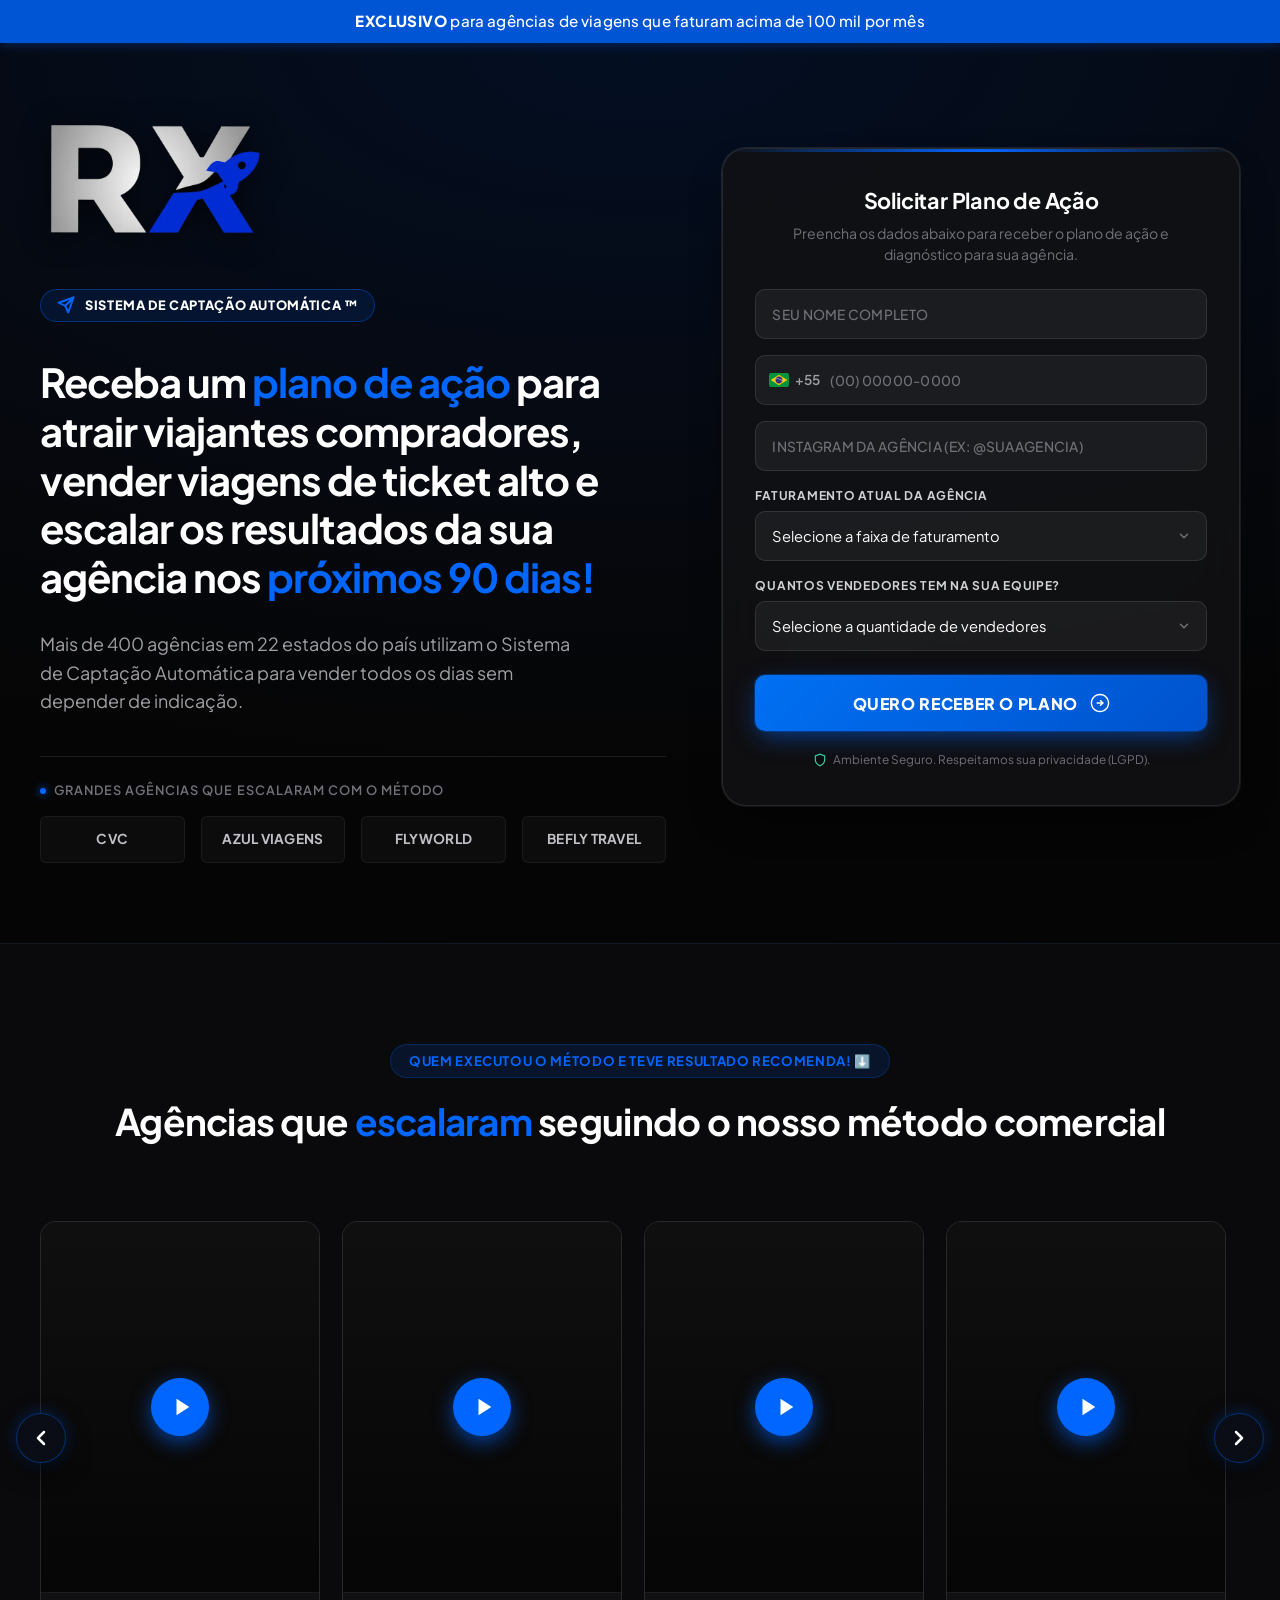
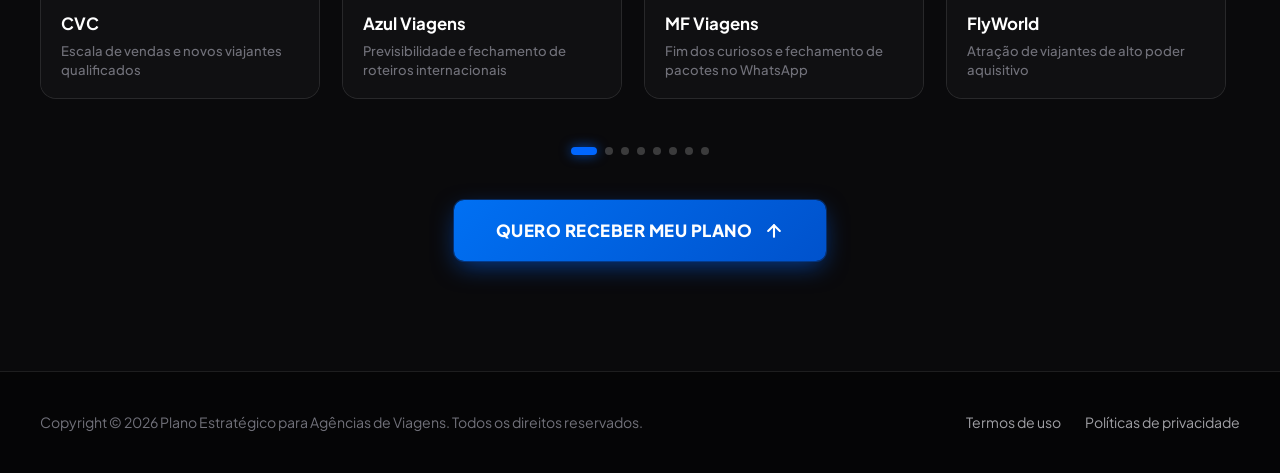
==== commit 746c9416: "feat: atualiza copy para Sistema de Captacao Automatica, novos campos de qualificacao e marcas dos c" ====
--- a/index.html
+++ b/index.html
@@ -26,7 +26,7 @@
 
   <!-- Top Announcement Bar -->
   <header class="top-bar" role="banner">
-    <p><strong>Exclusivo</strong> para Agências de Viagens e Consultores de Turismo que faturam acima de R$ 20 mil</p>
+    <p><strong>Exclusivo</strong> para agências de viagens que faturam acima de 100 mil por mês</p>
   </header>
 
   <main>
@@ -44,28 +44,28 @@
                 <path d="M22 2L11 13"></path>
                 <polygon points="22 2 15 22 11 13 2 9 22 2"></polygon>
               </svg>
-              <span>MÉTODO DE ESCALA PARA TURISMO</span>
+              <span>Sistema de Captação Automática ™️</span>
             </div>
           </div>
 
           <!-- Headline -->
           <h1 class="headline">
-            Receba um <span class="highlight">Plano Estratégico</span> para atrair viajantes qualificados, eliminar curiosos de cotação e escalar sua agência nos <span class="highlight">próximos 90 dias</span>
+            Receba um <span class="highlight">plano de ação</span> para atrair viajantes compradores, vender viagens de ticket alto e escalar os resultados da sua agência nos <span class="highlight">próximos 90 dias!</span>
           </h1>
 
           <!-- Subheadline -->
           <p class="subheadline">
-            Mais de 180 agências de viagens e consultorias de turismo utilizam este método para fechar pacotes de alto valor todos os meses com previsibilidade e vendas ativas.
+            Mais de 400 agências em 22 estados do país utilizam o Sistema de Captação Automática para vender todos os dias sem depender de indicação.
           </p>
 
           <!-- Social Proof Grid -->
           <div class="social-proof-wrapper">
-            <div class="social-proof-tag">Agências que já escalaram conosco</div>
+            <div class="social-proof-tag">Grandes agências que escalaram com o método</div>
             <div class="client-logos-grid">
-              <div class="client-badge"><span>PRIME TRAVEL</span></div>
-              <div class="client-badge"><span>HORIZONTE VIAGENS</span></div>
-              <div class="client-badge"><span>DESTINO VIP TOUR</span></div>
-              <div class="client-badge"><span>ROTA MUNDI</span></div>
+              <div class="client-badge"><span>CVC</span></div>
+              <div class="client-badge"><span>AZUL VIAGENS</span></div>
+              <div class="client-badge"><span>FLYWORLD</span></div>
+              <div class="client-badge"><span>BEFLY TRAVEL</span></div>
             </div>
           </div>
         </div>
@@ -74,8 +74,8 @@
         <div class="hero-form-column">
           <div class="form-card">
             <div class="form-header">
-              <h3>Solicitar Plano Estratégico</h3>
-              <p>Preencha os dados abaixo para receber um diagnóstico e plano de ação para sua agência.</p>
+              <h3>Solicitar Plano de Ação</h3>
+              <p>Preencha os dados abaixo para receber o plano de ação e diagnóstico para sua agência.</p>
             </div>
 
             <form id="strategicLeadForm" class="strategic-form" novalidate>
@@ -92,11 +92,6 @@
                 <input type="text" id="nameInput" name="name" class="form-input" placeholder="SEU NOME COMPLETO" required>
               </div>
 
-              <!-- Corporate Email Field -->
-              <div class="form-group">
-                <input type="email" id="emailInput" name="email" class="form-input" placeholder="SEU MELHOR E-MAIL" required>
-              </div>
-
               <!-- WhatsApp Phone Field -->
               <div class="form-group">
                 <div class="phone-input-wrapper">
@@ -108,28 +103,22 @@
                 </div>
               </div>
 
-              <!-- Company Name Field -->
-              <div class="form-group">
-                <input type="text" id="empresaInput" name="empresa" class="form-input" placeholder="NOME DA SUA AGÊNCIA DE VIAGENS" required>
-              </div>
-
               <!-- Instagram Field -->
               <div class="form-group">
-                <input type="text" id="instagramInput" name="instagram" class="form-input" placeholder="INSTAGRAM DA AGÊNCIA (EX: @SUAAGENCIA)">
-              </div>
-
-              <!-- Paid Media Investment Select -->
-              <div class="form-group">
-                <label for="investimentoSelect" class="form-label">Quanto você investe ou pretende investir por mês em anúncios?</label>
+                <input type="text" id="instagramInput" name="instagram" class="form-input" placeholder="INSTAGRAM DA AGÊNCIA (EX: @SUAAGENCIA)" required>
+              </div>
+
+              <!-- Monthly Revenue Select -->
+              <div class="form-group">
+                <label for="faturamentoSelect" class="form-label">Faturamento atual da agência</label>
                 <div class="select-wrapper">
-                  <select id="investimentoSelect" name="investimento" class="form-select" required>
-                    <option value="" disabled selected>Selecione o valor de investimento mensal</option>
-                    <option value="Ainda não invisto (apenas indicações)">Ainda não invisto (apenas indicações)</option>
-                    <option value="Até R$ 1.500 por mês">Até R$ 1.500 por mês</option>
-                    <option value="R$ 1.500 a R$ 3.000 por mês">R$ 1.500 a R$ 3.000 por mês</option>
-                    <option value="R$ 3.000 a R$ 5.000 por mês">R$ 3.000 a R$ 5.000 por mês</option>
-                    <option value="R$ 5.000 a R$ 10.000 por mês">R$ 5.000 a R$ 10.000 por mês</option>
-                    <option value="Acima de R$ 10.000 por mês">Acima de R$ 10.000 por mês</option>
+                  <select id="faturamentoSelect" name="faturamento" class="form-select" required>
+                    <option value="" disabled selected>Selecione a faixa de faturamento</option>
+                    <option value="Até R$ 50 mil por mês">Até R$ 50 mil por mês</option>
+                    <option value="R$ 50 mil a R$ 100 mil por mês">R$ 50 mil a R$ 100 mil por mês</option>
+                    <option value="R$ 100 mil a R$ 250 mil por mês">R$ 100 mil a R$ 250 mil por mês</option>
+                    <option value="R$ 250 mil a R$ 500 mil por mês">R$ 250 mil a R$ 500 mil por mês</option>
+                    <option value="Acima de R$ 500 mil por mês">Acima de R$ 500 mil por mês</option>
                   </select>
                   <svg class="select-caret" viewBox="0 0 24 24" fill="none" stroke="currentColor" stroke-width="2.5" stroke-linecap="round" stroke-linejoin="round">
                     <polyline points="6 9 12 15 18 9"></polyline>
@@ -137,18 +126,17 @@
                 </div>
               </div>
 
-              <!-- Monthly Revenue Select -->
-              <div class="form-group">
-                <label for="faturamentoSelect" class="form-label">Faturamento mensal médio da agência</label>
+              <!-- Sales Reps Select -->
+              <div class="form-group">
+                <label for="vendedoresSelect" class="form-label">Quantos vendedores tem na sua equipe?</label>
                 <div class="select-wrapper">
-                  <select id="faturamentoSelect" name="faturamento" class="form-select" required>
-                    <option value="" disabled selected>Selecione a faixa de faturamento</option>
-                    <option value="Abaixo de R$10 mil">Abaixo de R$10 mil</option>
-                    <option value="R$10 mil a R$20 mil">R$10 mil a R$20 mil</option>
-                    <option value="R$20 mil a R$ 50 mil">R$20 mil a R$ 50 mil</option>
-                    <option value="R$50 mil a R$100 mil">R$50 mil a R$100 mil</option>
-                    <option value="R$100 mil a R$500 mil">R$100 mil a R$500 mil</option>
-                    <option value="Acima de R$500 mil">Acima de R$500 mil</option>
+                  <select id="vendedoresSelect" name="vendedores" class="form-select" required>
+                    <option value="" disabled selected>Selecione a quantidade de vendedores</option>
+                    <option value="Apenas eu (sem equipe de vendas)">Apenas eu (sem equipe de vendas)</option>
+                    <option value="1 a 2 vendedores">1 a 2 vendedores</option>
+                    <option value="3 a 5 vendedores">3 a 5 vendedores</option>
+                    <option value="6 a 10 vendedores">6 a 10 vendedores</option>
+                    <option value="Mais de 10 vendedores">Mais de 10 vendedores</option>
                   </select>
                   <svg class="select-caret" viewBox="0 0 24 24" fill="none" stroke="currentColor" stroke-width="2.5" stroke-linecap="round" stroke-linejoin="round">
                     <polyline points="6 9 12 15 18 9"></polyline>
@@ -184,8 +172,8 @@
     <section class="cases-section" id="cases">
       <div class="cases-container">
         <div class="cases-header">
-          <span class="section-tag">Depoimentos & Resultados</span>
-          <h2 class="section-title">Agências de Viagens que <span>escalaram</span> com nosso método</h2>
+          <span class="section-tag">Quem executou o método e teve resultado recomenda! ⬇️</span>
+          <h2 class="section-title">Agências que <span>escalaram</span> seguindo o nosso método comercial</h2>
         </div>
 
         <div class="cases-carousel-wrapper">
@@ -198,8 +186,8 @@
 
           <!-- Straight Line Carousel Track -->
           <div class="cases-carousel-track" id="casesTrack">
-            <!-- Case 1 -->
-            <article class="case-card" data-video-src="01 (1).mp4" data-video-title="Agência de Viagens - Case 01">
+            <!-- Case 1: CVC -->
+            <article class="case-card" data-video-src="01 (1).mp4" data-video-title="CVC - Case de Sucesso">
               <div class="video-thumb-container">
                 <video src="01%20(1).mp4#t=1.5" preload="metadata" muted playsinline></video>
                 <div class="play-overlay">
@@ -209,13 +197,13 @@
                 </div>
               </div>
               <div class="case-info">
-                <h3 class="case-company">Agência de Viagens</h3>
+                <h3 class="case-company">CVC</h3>
                 <p class="case-desc">Escala de vendas e novos viajantes qualificados</p>
               </div>
             </article>
 
-            <!-- Case 2 -->
-            <article class="case-card" data-video-src="03.mp4" data-video-title="Consultoria de Turismo - Case 02">
+            <!-- Case 2: Azul Viagens -->
+            <article class="case-card" data-video-src="03.mp4" data-video-title="Azul Viagens - Case de Sucesso">
               <div class="video-thumb-container">
                 <video src="03.mp4#t=1.5" preload="metadata" muted playsinline></video>
                 <div class="play-overlay">
@@ -225,13 +213,13 @@
                 </div>
               </div>
               <div class="case-info">
-                <h3 class="case-company">Consultoria de Turismo</h3>
+                <h3 class="case-company">Azul Viagens</h3>
                 <p class="case-desc">Previsibilidade e fechamento de roteiros internacionais</p>
               </div>
             </article>
 
-            <!-- Case 3: Miriam -->
-            <article class="case-card" data-video-src="04 - Miriam.mp4" data-video-title="Miriam - Agência de Viagens">
+            <!-- Case 3: MF Viagens -->
+            <article class="case-card" data-video-src="04 - Miriam.mp4" data-video-title="MF Viagens - Case de Sucesso">
               <div class="video-thumb-container">
                 <video src="04%20-%20Miriam.mp4#t=1.5" preload="metadata" muted playsinline></video>
                 <div class="play-overlay">
@@ -241,13 +229,13 @@
                 </div>
               </div>
               <div class="case-info">
-                <h3 class="case-company">Miriam Viagens</h3>
+                <h3 class="case-company">MF Viagens</h3>
                 <p class="case-desc">Fim dos curiosos e fechamento de pacotes no WhatsApp</p>
               </div>
             </article>
 
-            <!-- Case 4 -->
-            <article class="case-card" data-video-src="05.mp4" data-video-title="Agência Especializada - Case 04">
+            <!-- Case 4: FlyWorld -->
+            <article class="case-card" data-video-src="05.mp4" data-video-title="FlyWorld - Case de Sucesso">
               <div class="video-thumb-container">
                 <video src="05.mp4#t=1.5" preload="metadata" muted playsinline></video>
                 <div class="play-overlay">
@@ -257,13 +245,13 @@
                 </div>
               </div>
               <div class="case-info">
-                <h3 class="case-company">Agência Especializada</h3>
+                <h3 class="case-company">FlyWorld</h3>
                 <p class="case-desc">Atração de viajantes de alto poder aquisitivo</p>
               </div>
             </article>
 
-            <!-- Case 5 -->
-            <article class="case-card" data-video-src="07.mp4" data-video-title="Roteiros Nacionais & Internacionais - Case 05">
+            <!-- Case 5: Befly Travel -->
+            <article class="case-card" data-video-src="07.mp4" data-video-title="Befly Travel - Case de Sucesso">
               <div class="video-thumb-container">
                 <video src="07.mp4#t=1.5" preload="metadata" muted playsinline></video>
                 <div class="play-overlay">
@@ -273,13 +261,13 @@
                 </div>
               </div>
               <div class="case-info">
-                <h3 class="case-company">Roteiros & Destinos</h3>
+                <h3 class="case-company">Befly Travel</h3>
                 <p class="case-desc">Crescimento contínuo em pacotes completos em família</p>
               </div>
             </article>
 
-            <!-- Case 6: Michelle -->
-            <article class="case-card" data-video-src="09 - Michelle.mp4" data-video-title="Michelle - Agência de Viagens">
+            <!-- Case 6: Michelle Turismo -->
+            <article class="case-card" data-video-src="09 - Michelle.mp4" data-video-title="Michelle Turismo - Case de Sucesso">
               <div class="video-thumb-container">
                 <video src="09%20-%20Michelle.mp4#t=1.5" preload="metadata" muted playsinline></video>
                 <div class="play-overlay">
@@ -289,13 +277,13 @@
                 </div>
               </div>
               <div class="case-info">
-                <h3 class="case-company">Michelle Viagens</h3>
-                <p class="case-desc">Vendas constantes de pacotes e viagens personalizadas</p>
-              </div>
-            </article>
-
-            <!-- Case 7: Vayu -->
-            <article class="case-card" data-video-src="10 - Vayu.mp4" data-video-title="Vayu Viagens & Experiências">
+                <h3 class="case-company">Michelle Turismo</h3>
+                <p class="case-desc">Vendas constantes de pacotes e viagens de ticket alto</p>
+              </div>
+            </article>
+
+            <!-- Case 7: Vayu Viagens -->
+            <article class="case-card" data-video-src="10 - Vayu.mp4" data-video-title="Vayu Viagens - Case de Sucesso">
               <div class="video-thumb-container">
                 <video src="10%20-%20Vayu.mp4#t=1.5" preload="metadata" muted playsinline></video>
                 <div class="play-overlay">
@@ -310,8 +298,8 @@
               </div>
             </article>
 
-            <!-- Case 8 -->
-            <article class="case-card" data-video-src="11.mp4" data-video-title="Escala Previsível - Case 08">
+            <!-- Case 8: Hadassa Turismo -->
+            <article class="case-card" data-video-src="11.mp4" data-video-title="Hadassa Turismo - Case de Sucesso">
               <div class="video-thumb-container">
                 <video src="11.mp4#t=1.5" preload="metadata" muted playsinline></video>
                 <div class="play-overlay">
@@ -321,8 +309,8 @@
                 </div>
               </div>
               <div class="case-info">
-                <h3 class="case-company">Escala Previsível</h3>
-                <p class="case-desc">Aceleração de faturamento com campanhas validadas</p>
+                <h3 class="case-company">Hadassa Turismo</h3>
+                <p class="case-desc">Aceleração de faturamento com captação automática</p>
               </div>
             </article>
           </div>
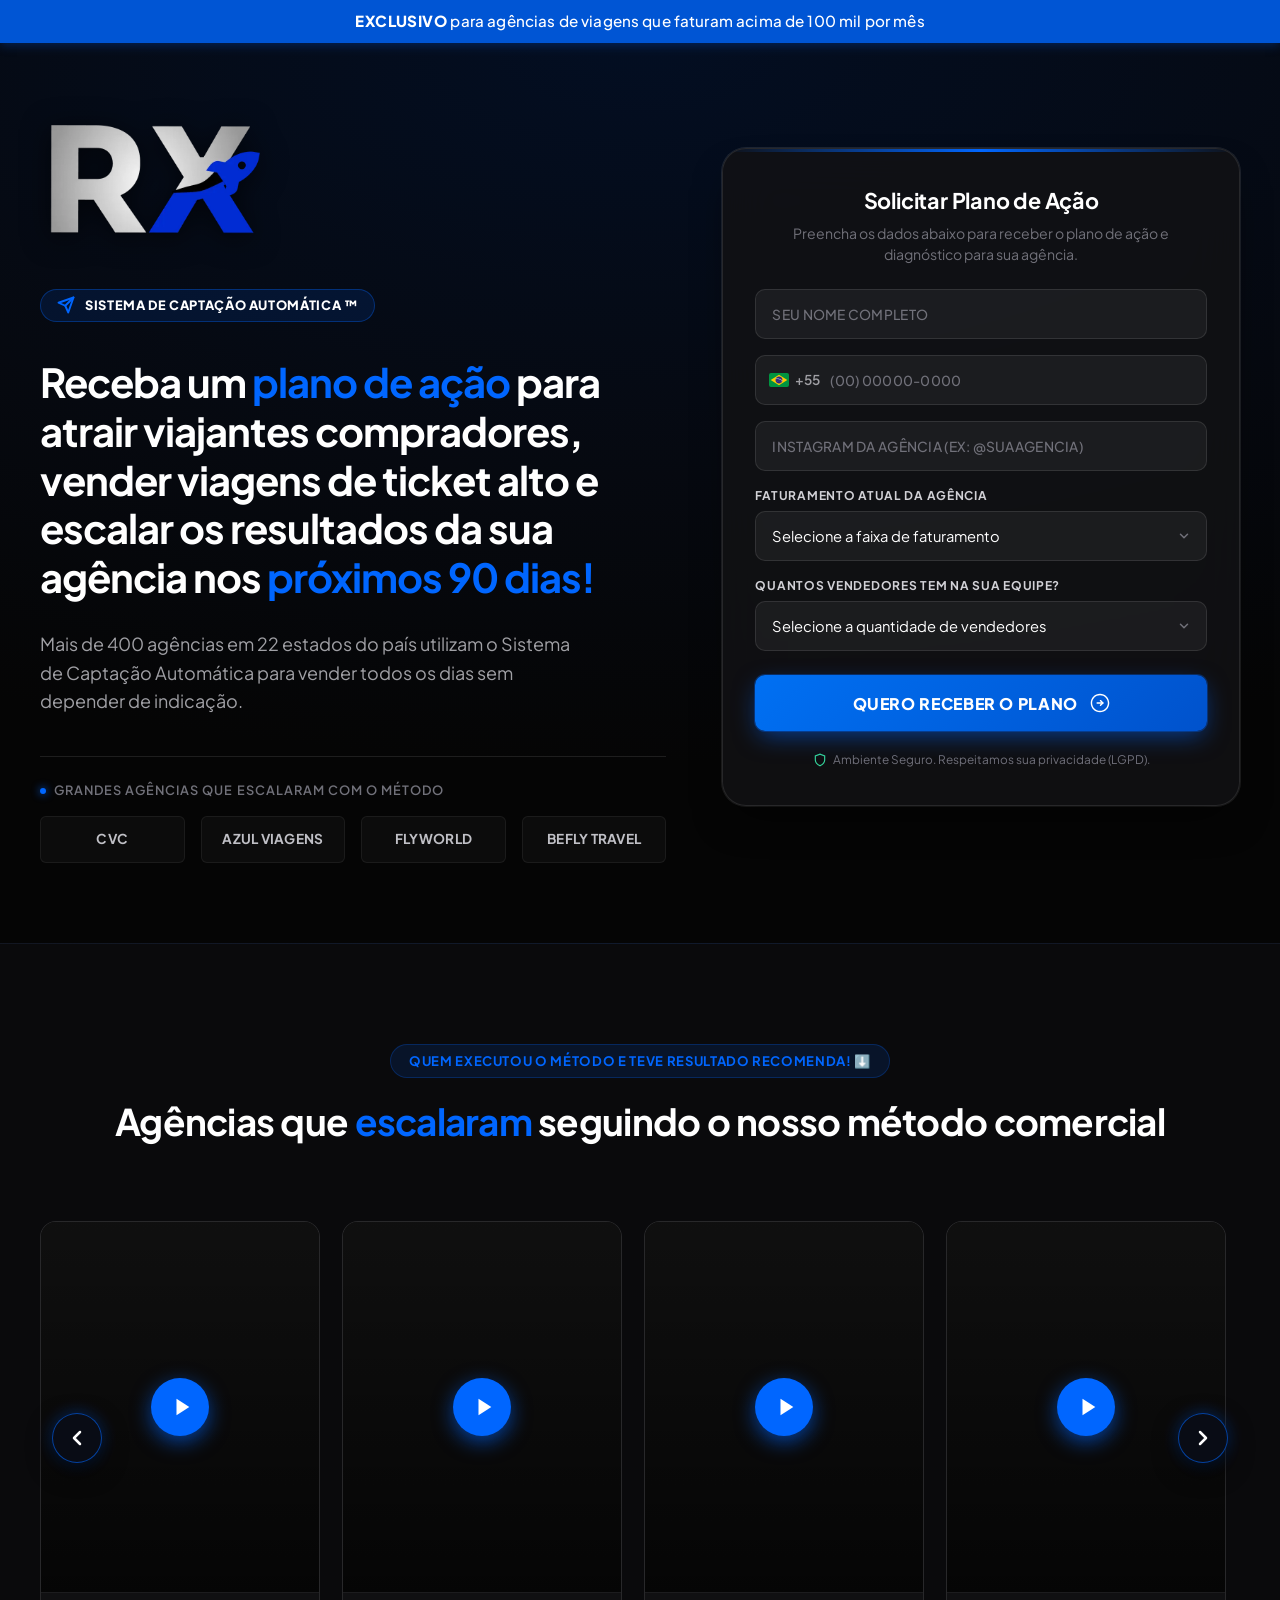
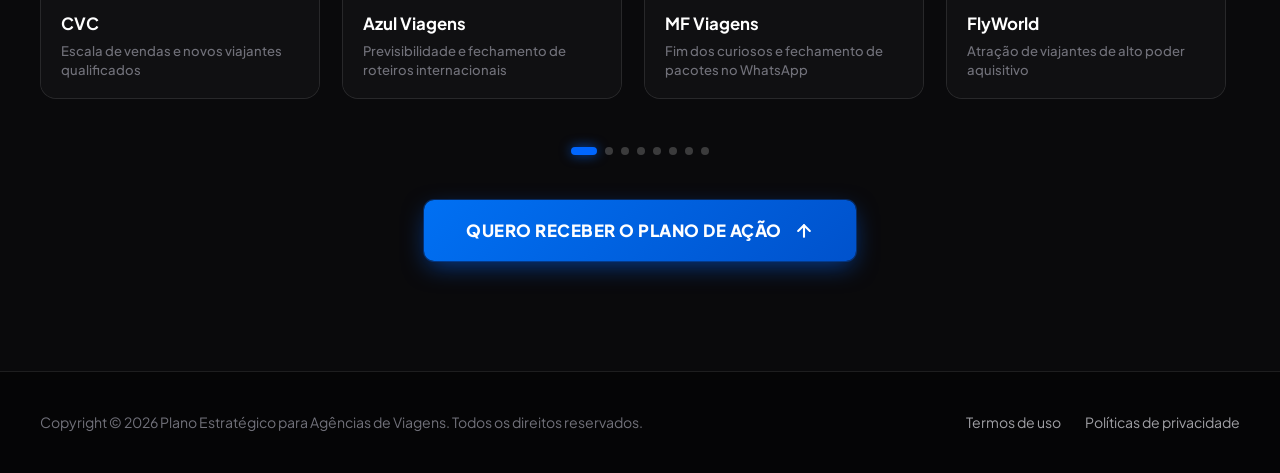
==== commit acc3c792: "fix(carousel): fix navigation buttons, z-index, pointer-events, drag threshold and exact scroll calc" ====
--- a/index.html
+++ b/index.html
@@ -3,16 +3,16 @@
 <head>
   <meta charset="UTF-8">
   <meta name="viewport" content="width=device-width, initial-scale=1.0, viewport-fit=cover">
-  <title>Plano Estratégico para Agências de Viagens | Escala e Vendas Previsíveis</title>
-  <meta name="description" content="Exclusivo para Agências de Viagens e Consultores de Turismo que faturam acima de R$ 20 mil. Receba um Plano Estratégico para atrair viajantes qualificados, eliminar curiosos de cotação e escalar suas vendas nos próximos 90 dias.">
+  <title>Sistema de Captação Automática ™️ | Agências de Viagens</title>
+  <meta name="description" content="Exclusivo para agências de viagens que faturam acima de 100 mil por mês. Receba um plano de ação para atrair viajantes compradores, vender viagens de ticket alto e escalar os resultados da sua agência nos próximos 90 dias!">
   <meta name="robots" content="index, follow">
 
   <!-- Open Graph -->
   <meta property="og:locale" content="pt_BR">
   <meta property="og:type" content="website">
-  <meta property="og:title" content="Plano Estratégico para Agências de Viagens">
-  <meta property="og:description" content="Receba um Plano Estratégico para atrair viajantes qualificados, eliminar curiosos de cotação e escalar sua agência de viagem nos próximos 90 dias.">
-  <meta property="og:site_name" content="Plano Estratégico - Turismo & Viagens">
+  <meta property="og:title" content="Sistema de Captação Automática ™️ | Agências de Viagens">
+  <meta property="og:description" content="Exclusivo para agências de viagens que faturam acima de 100 mil por mês. Receba um plano de ação para atrair viajantes compradores, vender viagens de ticket alto e escalar os resultados da sua agência nos próximos 90 dias!">
+  <meta property="og:site_name" content="Sistema de Captação Automática ™️">
 
   <!-- Google Fonts: Plus Jakarta Sans -->
   <link rel="preconnect" href="https://fonts.googleapis.com">
@@ -328,7 +328,7 @@
         <!-- Bottom CTA -->
         <div class="cases-cta-wrapper">
           <a href="#forms" class="btn-cases-cta">
-            <span>QUERO RECEBER MEU PLANO</span>
+            <span>QUERO RECEBER O PLANO DE AÇÃO</span>
             <svg width="20" height="20" viewBox="0 0 24 24" fill="none" stroke="currentColor" stroke-width="2.5" stroke-linecap="round" stroke-linejoin="round">
               <line x1="12" y1="19" x2="12" y2="5"></line>
               <polyline points="5 12 12 5 19 12"></polyline>
--- a/css/style.css
+++ b/css/style.css
@@ -659,20 +659,24 @@
   position: absolute;
   top: 45%;
   transform: translateY(-50%);
-  z-index: 15;
+  z-index: 35;
   width: 50px;
   height: 50px;
   border-radius: 50%;
-  background: rgba(10, 14, 23, 0.9);
-  border: 1.5px solid rgba(0, 102, 255, 0.4);
+  background: rgba(10, 14, 23, 0.92);
+  border: 1.5px solid rgba(0, 102, 255, 0.6);
   color: #FFFFFF;
   display: flex;
   align-items: center;
   justify-content: center;
-  cursor: pointer;
-  box-shadow: 0 8px 24px rgba(0, 0, 0, 0.7), 0 0 16px rgba(0, 102, 255, 0.35);
+  cursor: pointer !important;
+  pointer-events: auto !important;
+  box-shadow: 0 8px 24px rgba(0, 0, 0, 0.75), 0 0 16px rgba(0, 102, 255, 0.4);
   transition: all var(--transition-fast);
   backdrop-filter: blur(10px);
+  outline: none;
+  user-select: none;
+  -webkit-user-select: none;
 }
 
 .carousel-nav-btn:hover {
@@ -680,29 +684,25 @@
   border-color: #38BDF8;
   color: #FFFFFF;
   transform: translateY(-50%) scale(1.12);
-  box-shadow: 0 10px 28px rgba(0, 102, 255, 0.7), 0 0 25px rgba(0, 102, 255, 0.8);
+  box-shadow: 0 10px 28px rgba(0, 102, 255, 0.8), 0 0 25px rgba(0, 102, 255, 0.9);
+}
+
+.carousel-nav-btn:active {
+  transform: translateY(-50%) scale(0.94);
 }
 
 .carousel-nav-btn svg {
   width: 24px;
   height: 24px;
+  pointer-events: none !important;
 }
 
 .carousel-nav-btn.prev {
-  left: -24px;
+  left: 12px;
 }
 
 .carousel-nav-btn.next {
-  right: -24px;
-}
-
-@media (max-width: 1240px) {
-  .carousel-nav-btn.prev {
-    left: 8px;
-  }
-  .carousel-nav-btn.next {
-    right: 8px;
-  }
+  right: 12px;
 }
 
 @media (max-width: 768px) {
@@ -712,12 +712,18 @@
     max-width: 240px;
   }
   .carousel-nav-btn {
-    width: 42px;
-    height: 42px;
+    width: 44px;
+    height: 44px;
   }
   .carousel-nav-btn svg {
     width: 20px;
     height: 20px;
+  }
+  .carousel-nav-btn.prev {
+    left: 8px;
+  }
+  .carousel-nav-btn.next {
+    right: 8px;
   }
 }
 
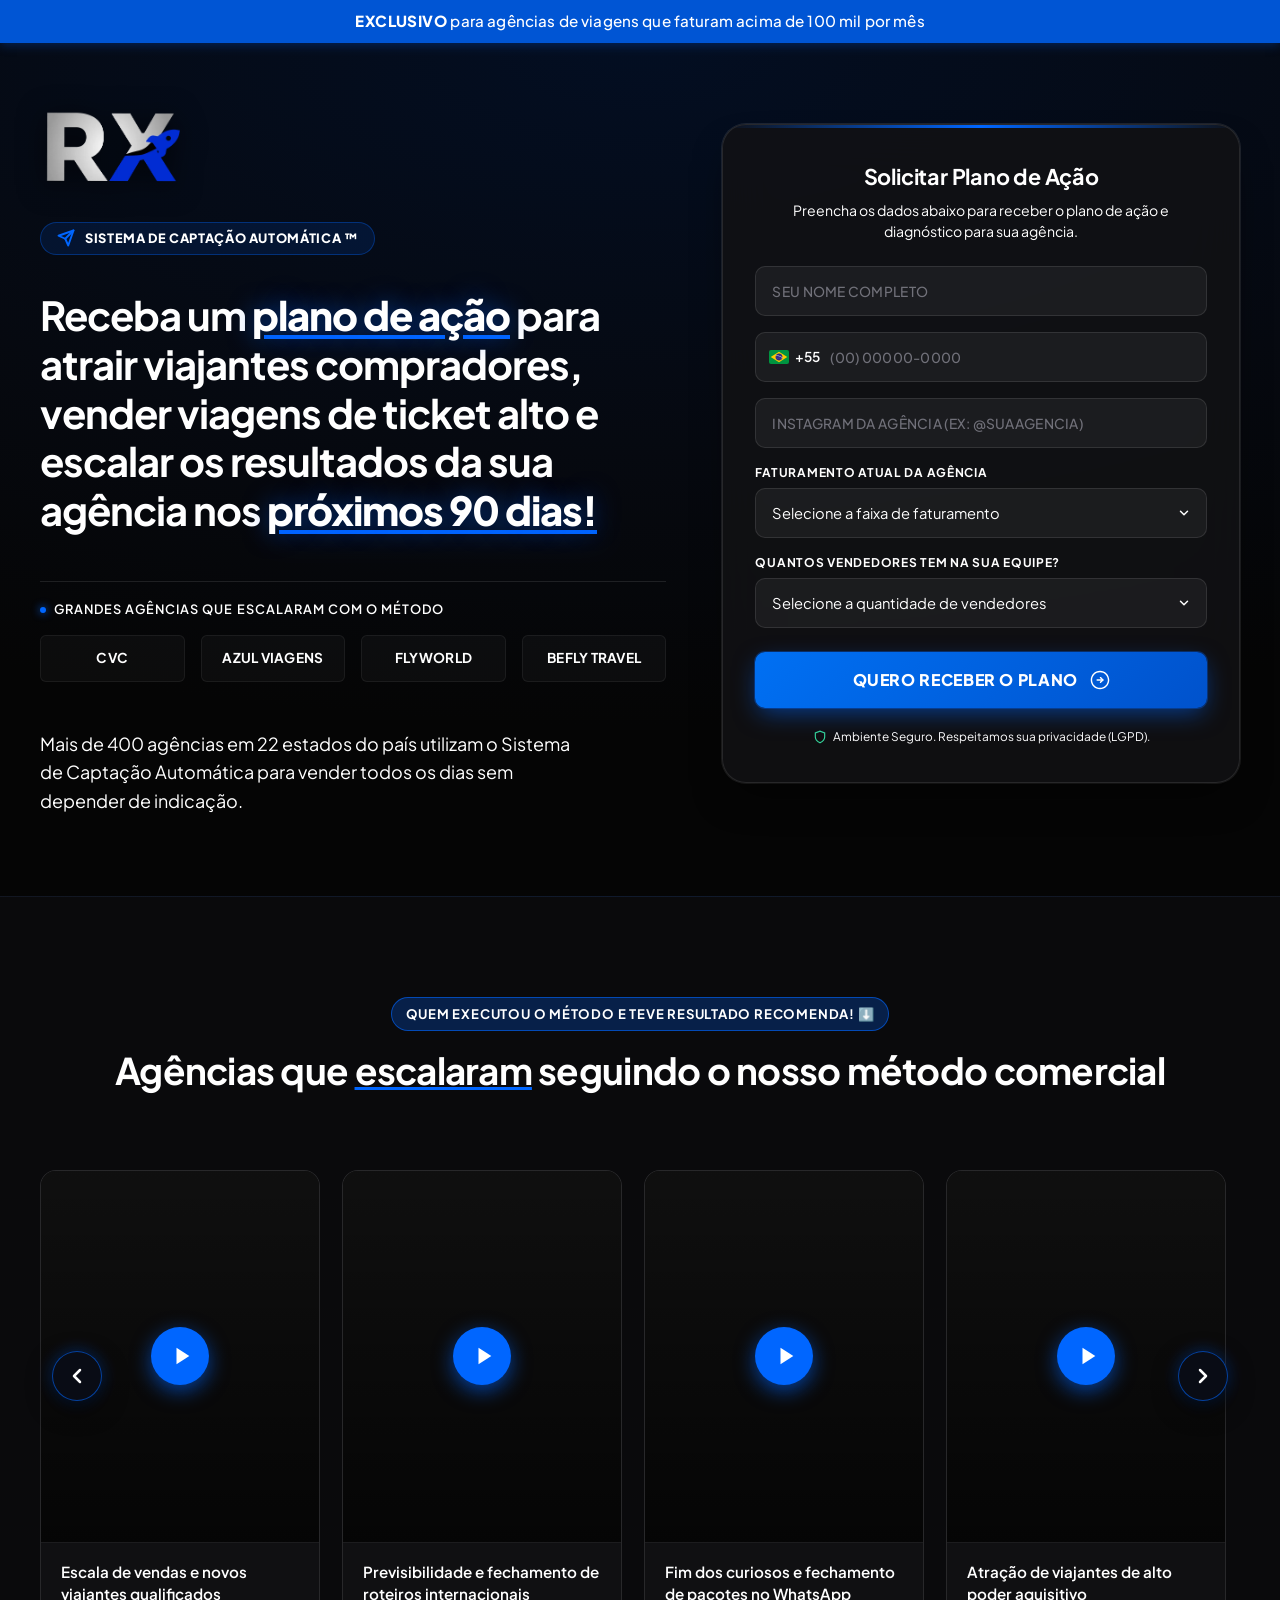
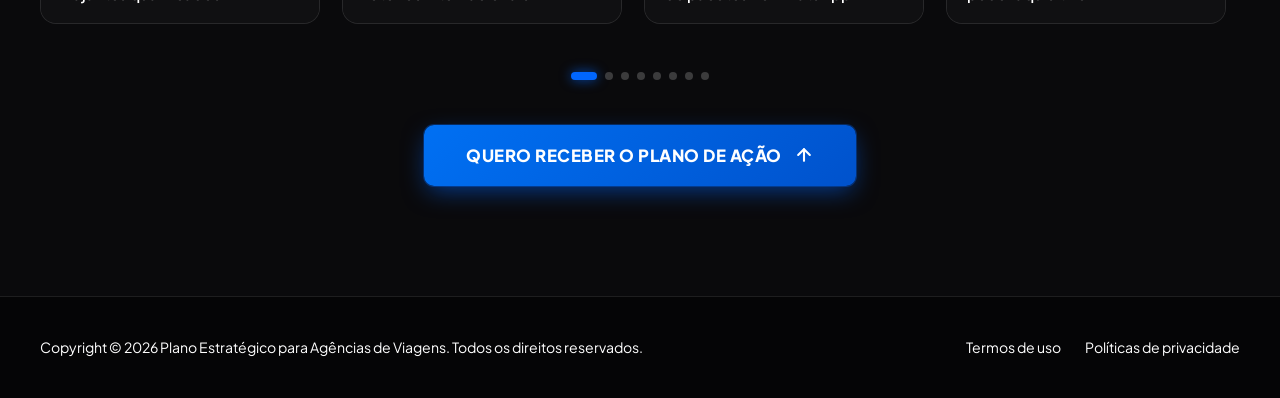
==== commit 39e583a4: "Ajustes: empresas abaixo da headline, remocao de marcas dos depoimentos, logo reduzida e textos em b" ====
--- a/index.html
+++ b/index.html
@@ -53,12 +53,7 @@
             Receba um <span class="highlight">plano de ação</span> para atrair viajantes compradores, vender viagens de ticket alto e escalar os resultados da sua agência nos <span class="highlight">próximos 90 dias!</span>
           </h1>
 
-          <!-- Subheadline -->
-          <p class="subheadline">
-            Mais de 400 agências em 22 estados do país utilizam o Sistema de Captação Automática para vender todos os dias sem depender de indicação.
-          </p>
-
-          <!-- Social Proof Grid -->
+          <!-- Social Proof Grid (Nome das Empresas abaixo da Headline) -->
           <div class="social-proof-wrapper">
             <div class="social-proof-tag">Grandes agências que escalaram com o método</div>
             <div class="client-logos-grid">
@@ -68,6 +63,11 @@
               <div class="client-badge"><span>BEFLY TRAVEL</span></div>
             </div>
           </div>
+
+          <!-- Subheadline -->
+          <p class="subheadline">
+            Mais de 400 agências em 22 estados do país utilizam o Sistema de Captação Automática para vender todos os dias sem depender de indicação.
+          </p>
         </div>
 
         <!-- Right Column: Strategic Conversion Form -->
@@ -187,7 +187,7 @@
           <!-- Straight Line Carousel Track -->
           <div class="cases-carousel-track" id="casesTrack">
             <!-- Case 1: CVC -->
-            <article class="case-card" data-video-src="01 (1).mp4" data-video-title="CVC - Case de Sucesso">
+            <article class="case-card" data-video-src="01 (1).mp4" data-video-title="Case de Sucesso">
               <div class="video-thumb-container">
                 <video src="01%20(1).mp4#t=1.5" preload="metadata" muted playsinline></video>
                 <div class="play-overlay">
@@ -197,13 +197,12 @@
                 </div>
               </div>
               <div class="case-info">
-                <h3 class="case-company">CVC</h3>
                 <p class="case-desc">Escala de vendas e novos viajantes qualificados</p>
               </div>
             </article>
 
             <!-- Case 2: Azul Viagens -->
-            <article class="case-card" data-video-src="03.mp4" data-video-title="Azul Viagens - Case de Sucesso">
+            <article class="case-card" data-video-src="03.mp4" data-video-title="Case de Sucesso">
               <div class="video-thumb-container">
                 <video src="03.mp4#t=1.5" preload="metadata" muted playsinline></video>
                 <div class="play-overlay">
@@ -213,13 +212,12 @@
                 </div>
               </div>
               <div class="case-info">
-                <h3 class="case-company">Azul Viagens</h3>
                 <p class="case-desc">Previsibilidade e fechamento de roteiros internacionais</p>
               </div>
             </article>
 
             <!-- Case 3: MF Viagens -->
-            <article class="case-card" data-video-src="04 - Miriam.mp4" data-video-title="MF Viagens - Case de Sucesso">
+            <article class="case-card" data-video-src="04 - Miriam.mp4" data-video-title="Case de Sucesso">
               <div class="video-thumb-container">
                 <video src="04%20-%20Miriam.mp4#t=1.5" preload="metadata" muted playsinline></video>
                 <div class="play-overlay">
@@ -229,13 +227,12 @@
                 </div>
               </div>
               <div class="case-info">
-                <h3 class="case-company">MF Viagens</h3>
                 <p class="case-desc">Fim dos curiosos e fechamento de pacotes no WhatsApp</p>
               </div>
             </article>
 
             <!-- Case 4: FlyWorld -->
-            <article class="case-card" data-video-src="05.mp4" data-video-title="FlyWorld - Case de Sucesso">
+            <article class="case-card" data-video-src="05.mp4" data-video-title="Case de Sucesso">
               <div class="video-thumb-container">
                 <video src="05.mp4#t=1.5" preload="metadata" muted playsinline></video>
                 <div class="play-overlay">
@@ -245,13 +242,12 @@
                 </div>
               </div>
               <div class="case-info">
-                <h3 class="case-company">FlyWorld</h3>
                 <p class="case-desc">Atração de viajantes de alto poder aquisitivo</p>
               </div>
             </article>
 
             <!-- Case 5: Befly Travel -->
-            <article class="case-card" data-video-src="07.mp4" data-video-title="Befly Travel - Case de Sucesso">
+            <article class="case-card" data-video-src="07.mp4" data-video-title="Case de Sucesso">
               <div class="video-thumb-container">
                 <video src="07.mp4#t=1.5" preload="metadata" muted playsinline></video>
                 <div class="play-overlay">
@@ -261,13 +257,12 @@
                 </div>
               </div>
               <div class="case-info">
-                <h3 class="case-company">Befly Travel</h3>
                 <p class="case-desc">Crescimento contínuo em pacotes completos em família</p>
               </div>
             </article>
 
             <!-- Case 6: Michelle Turismo -->
-            <article class="case-card" data-video-src="09 - Michelle.mp4" data-video-title="Michelle Turismo - Case de Sucesso">
+            <article class="case-card" data-video-src="09 - Michelle.mp4" data-video-title="Case de Sucesso">
               <div class="video-thumb-container">
                 <video src="09%20-%20Michelle.mp4#t=1.5" preload="metadata" muted playsinline></video>
                 <div class="play-overlay">
@@ -277,13 +272,12 @@
                 </div>
               </div>
               <div class="case-info">
-                <h3 class="case-company">Michelle Turismo</h3>
                 <p class="case-desc">Vendas constantes de pacotes e viagens de ticket alto</p>
               </div>
             </article>
 
             <!-- Case 7: Vayu Viagens -->
-            <article class="case-card" data-video-src="10 - Vayu.mp4" data-video-title="Vayu Viagens - Case de Sucesso">
+            <article class="case-card" data-video-src="10 - Vayu.mp4" data-video-title="Case de Sucesso">
               <div class="video-thumb-container">
                 <video src="10%20-%20Vayu.mp4#t=1.5" preload="metadata" muted playsinline></video>
                 <div class="play-overlay">
@@ -293,13 +287,12 @@
                 </div>
               </div>
               <div class="case-info">
-                <h3 class="case-company">Vayu Viagens</h3>
                 <p class="case-desc">Experiências exclusivas e roteiros sob medida</p>
               </div>
             </article>
 
             <!-- Case 8: Hadassa Turismo -->
-            <article class="case-card" data-video-src="11.mp4" data-video-title="Hadassa Turismo - Case de Sucesso">
+            <article class="case-card" data-video-src="11.mp4" data-video-title="Case de Sucesso">
               <div class="video-thumb-container">
                 <video src="11.mp4#t=1.5" preload="metadata" muted playsinline></video>
                 <div class="play-overlay">
@@ -309,7 +302,6 @@
                 </div>
               </div>
               <div class="case-info">
-                <h3 class="case-company">Hadassa Turismo</h3>
                 <p class="case-desc">Aceleração de faturamento com captação automática</p>
               </div>
             </article>
--- a/css/style.css
+++ b/css/style.css
@@ -18,9 +18,9 @@
   --topbar-bg: #0055D4;
   --topbar-text: #FFFFFF;
 
-  --text-main: #ECECEC;
-  --text-muted: #A0A0A5;
-  --text-dim: #71717A;
+  --text-main: #FFFFFF;
+  --text-muted: #FFFFFF;
+  --text-dim: #FFFFFF;
   --text-white: #FFFFFF;
 
   --border-subtle: rgba(255, 255, 255, 0.1);
@@ -172,7 +172,7 @@
 }
 
 .brand-logo-img {
-  max-width: 220px;
+  max-width: 140px;
   width: 100%;
   height: auto;
   display: block;
@@ -207,10 +207,15 @@
 }
 
 .highlight {
-  color: var(--accent-primary);
-  position: relative;
-  display: inline-block;
-}
+    color: #FFFFFF;
+    position: relative;
+    display: inline-block;
+    font-weight: 800;
+    text-shadow: 0 0 25px rgba(0, 102, 255, 0.5);
+    text-decoration: underline;
+    text-decoration-color: var(--accent-primary);
+    text-underline-offset: 4px;
+  }
 
 .subheadline {
   font-size: 1.125rem;
@@ -222,8 +227,9 @@
 
 /* Social Proof Badges */
 .social-proof-wrapper {
-  margin-top: 12px;
-  padding-top: 24px;
+  margin-top: 18px;
+  margin-bottom: 20px;
+  padding-top: 18px;
   border-top: 1px solid var(--border-subtle);
 }
 
@@ -277,7 +283,7 @@
   font-size: 0.85rem;
   font-weight: 700;
   letter-spacing: 0.02em;
-  color: #C0C0C6;
+  color: #FFFFFF;
   text-transform: uppercase;
   text-align: center;
 }
@@ -347,7 +353,7 @@
   font-weight: 700;
   letter-spacing: 0.06em;
   text-transform: uppercase;
-  color: #D1D1D6;
+  color: #FFFFFF;
 }
 
 .form-input,
@@ -577,16 +583,16 @@
 
 .section-tag {
   display: inline-block;
-  background: var(--accent-subtle);
-  color: var(--accent-primary);
-  border: 1px solid rgba(0, 102, 255, 0.25);
-  padding: 6px 18px;
-  border-radius: var(--radius-full);
   font-size: 0.82rem;
   font-weight: 700;
-  letter-spacing: 0.05em;
+  color: #FFFFFF;
   text-transform: uppercase;
-  margin-bottom: 16px;
+  letter-spacing: 0.06em;
+  background: rgba(0, 102, 255, 0.25);
+  border: 1px solid rgba(0, 102, 255, 0.6);
+  padding: 6px 14px;
+  border-radius: var(--radius-full);
+  margin-bottom: 12px;
 }
 
 .section-title {
@@ -597,7 +603,9 @@
 }
 
 .section-title span {
-  color: var(--accent-primary);
+  color: #FFFFFF;
+  text-decoration: underline;
+  text-decoration-color: var(--accent-primary);
 }
 
 /* Straight-line Carousel Styles */
@@ -838,9 +846,10 @@
 }
 
 .case-desc {
-  font-size: 0.82rem;
-  color: var(--text-dim);
-  font-weight: 500;
+  font-size: 0.95rem;
+  color: #FFFFFF;
+  font-weight: 600;
+  line-height: 1.45;
 }
 
 /* Call to action at bottom of cases */
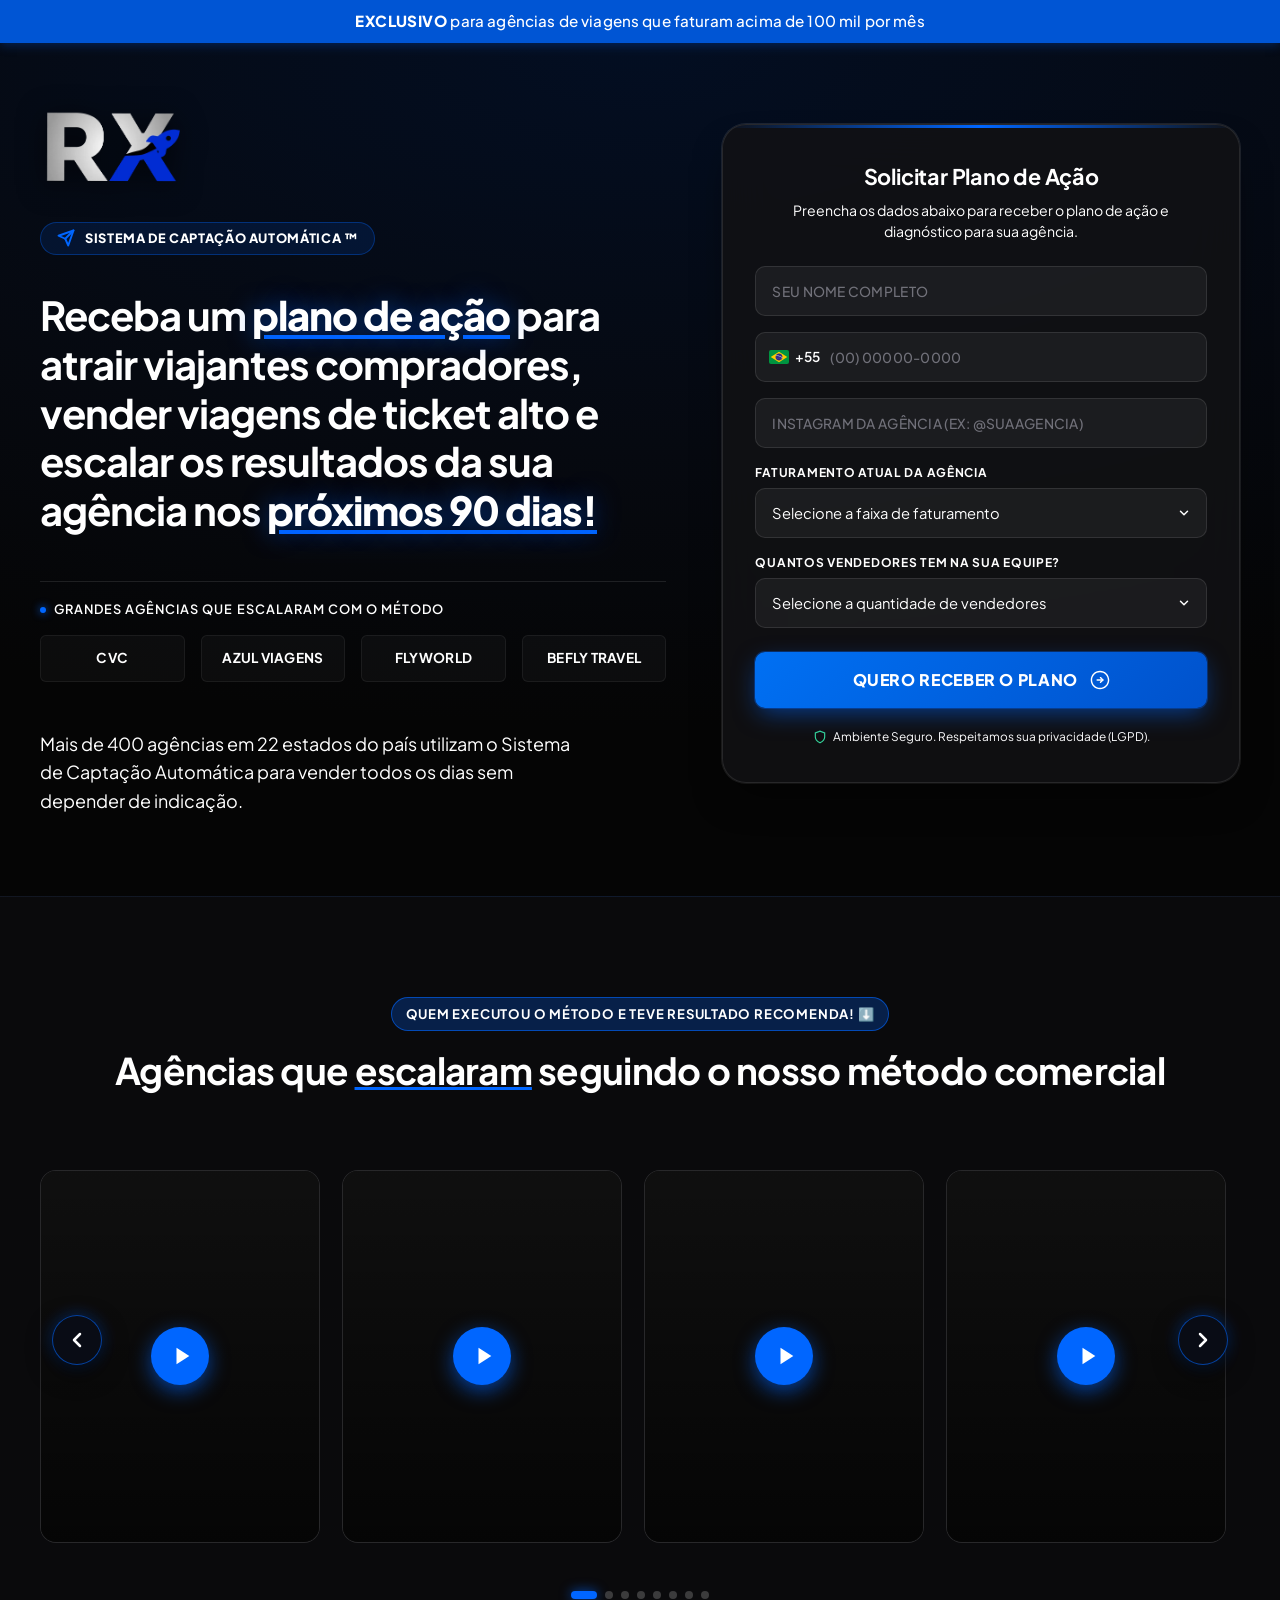
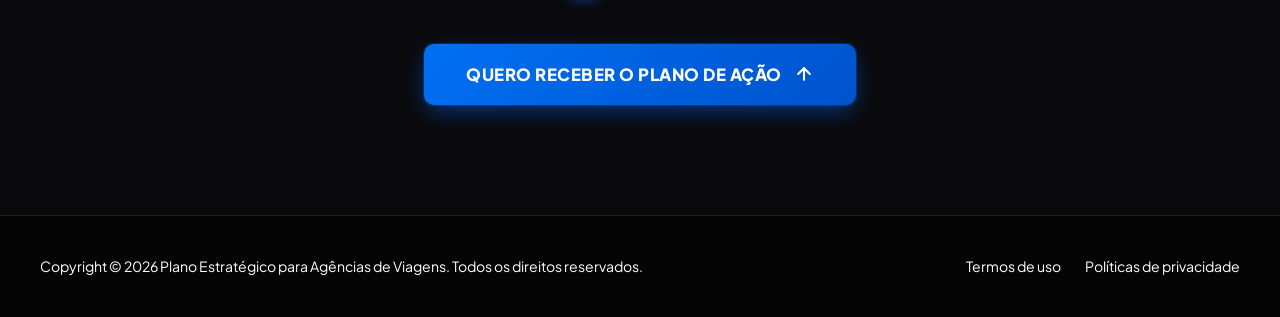
==== commit 3353736e: "Remocao da barra de texto inferior dos cards de depoimento" ====
--- a/index.html
+++ b/index.html
@@ -196,9 +196,6 @@
                   </div>
                 </div>
               </div>
-              <div class="case-info">
-                <p class="case-desc">Escala de vendas e novos viajantes qualificados</p>
-              </div>
             </article>
 
             <!-- Case 2: Azul Viagens -->
@@ -211,9 +208,6 @@
                   </div>
                 </div>
               </div>
-              <div class="case-info">
-                <p class="case-desc">Previsibilidade e fechamento de roteiros internacionais</p>
-              </div>
             </article>
 
             <!-- Case 3: MF Viagens -->
@@ -226,9 +220,6 @@
                   </div>
                 </div>
               </div>
-              <div class="case-info">
-                <p class="case-desc">Fim dos curiosos e fechamento de pacotes no WhatsApp</p>
-              </div>
             </article>
 
             <!-- Case 4: FlyWorld -->
@@ -241,9 +232,6 @@
                   </div>
                 </div>
               </div>
-              <div class="case-info">
-                <p class="case-desc">Atração de viajantes de alto poder aquisitivo</p>
-              </div>
             </article>
 
             <!-- Case 5: Befly Travel -->
@@ -256,9 +244,6 @@
                   </div>
                 </div>
               </div>
-              <div class="case-info">
-                <p class="case-desc">Crescimento contínuo em pacotes completos em família</p>
-              </div>
             </article>
 
             <!-- Case 6: Michelle Turismo -->
@@ -271,9 +256,6 @@
                   </div>
                 </div>
               </div>
-              <div class="case-info">
-                <p class="case-desc">Vendas constantes de pacotes e viagens de ticket alto</p>
-              </div>
             </article>
 
             <!-- Case 7: Vayu Viagens -->
@@ -286,9 +268,6 @@
                   </div>
                 </div>
               </div>
-              <div class="case-info">
-                <p class="case-desc">Experiências exclusivas e roteiros sob medida</p>
-              </div>
             </article>
 
             <!-- Case 8: Hadassa Turismo -->
@@ -300,9 +279,6 @@
                     <svg viewBox="0 0 24 24"><polygon points="6 3 20 12 6 21 6 3"></polygon></svg>
                   </div>
                 </div>
-              </div>
-              <div class="case-info">
-                <p class="case-desc">Aceleração de faturamento com captação automática</p>
               </div>
             </article>
           </div>
--- a/css/style.css
+++ b/css/style.css
@@ -833,6 +833,7 @@
 }
 
 .case-info {
+  display: none !important;
   padding: 18px 20px;
   background: #101012;
   border-top: 1px solid rgba(255, 255, 255, 0.05);
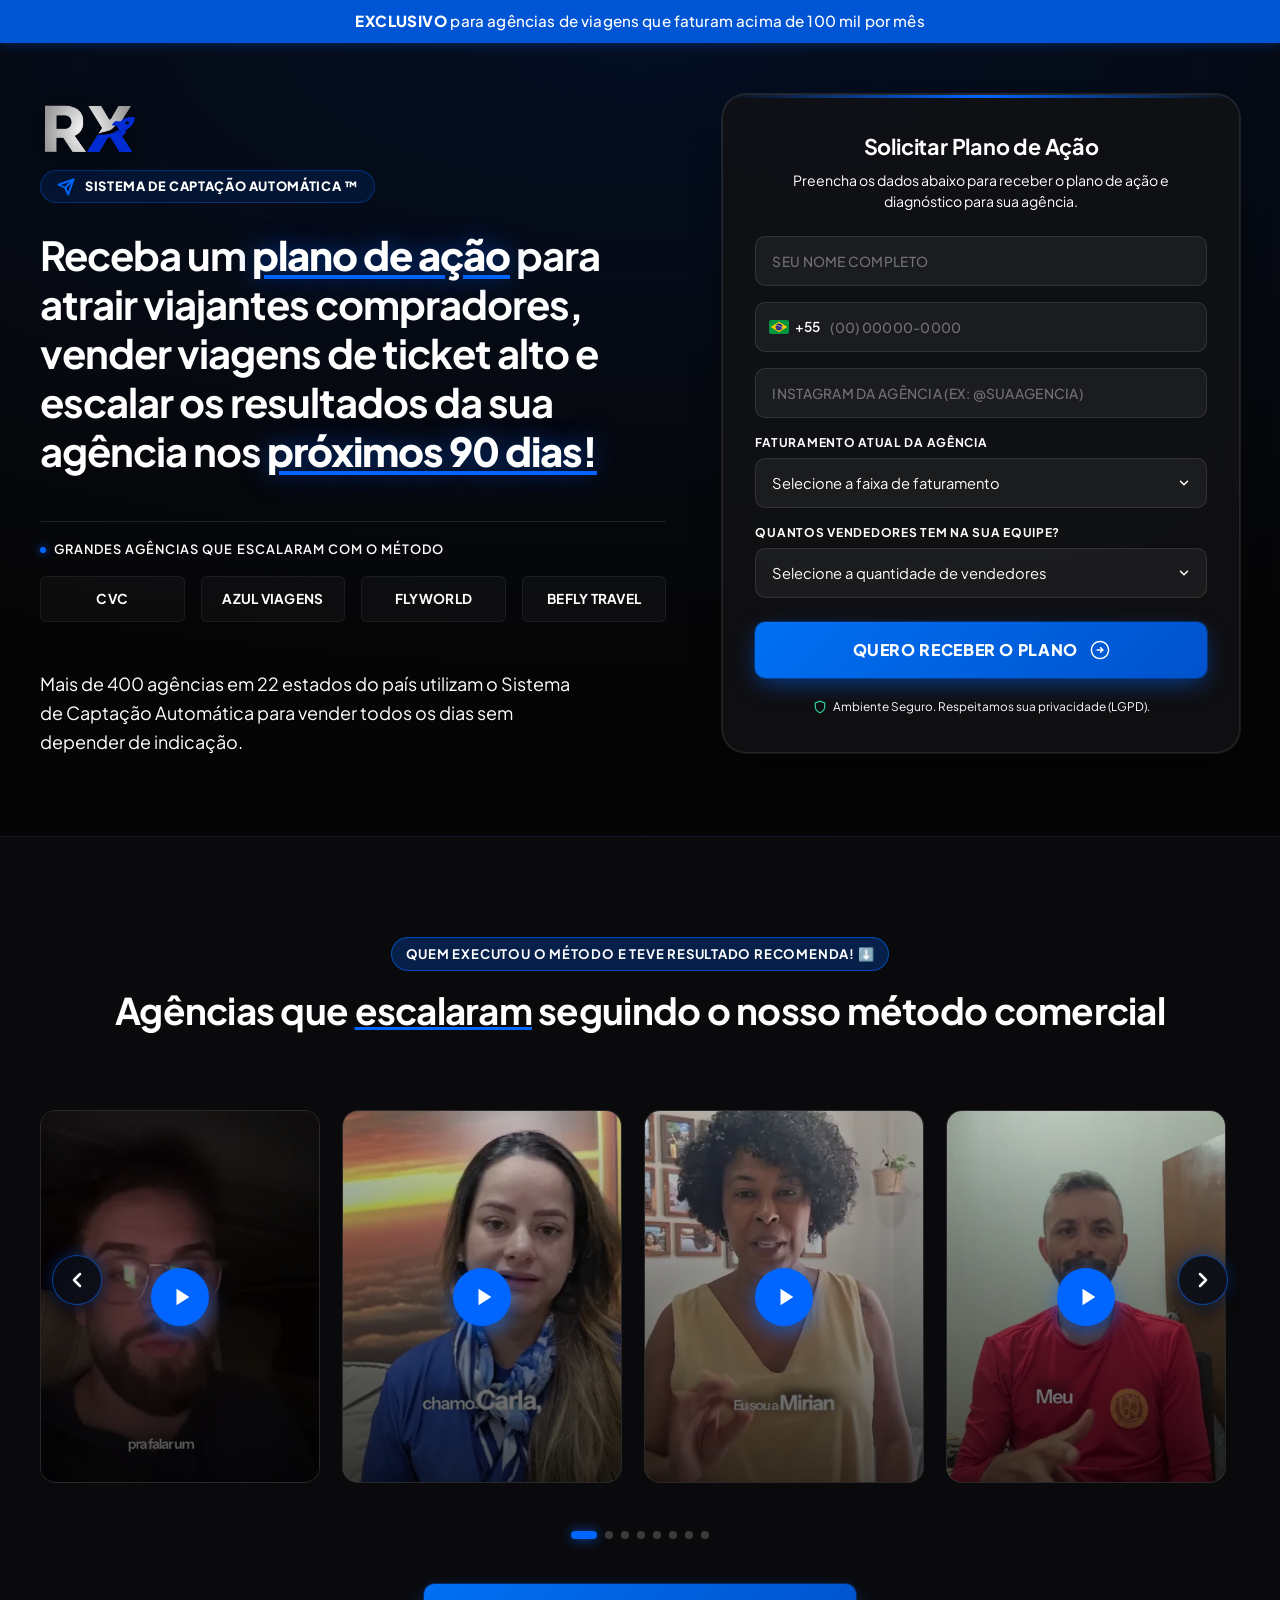
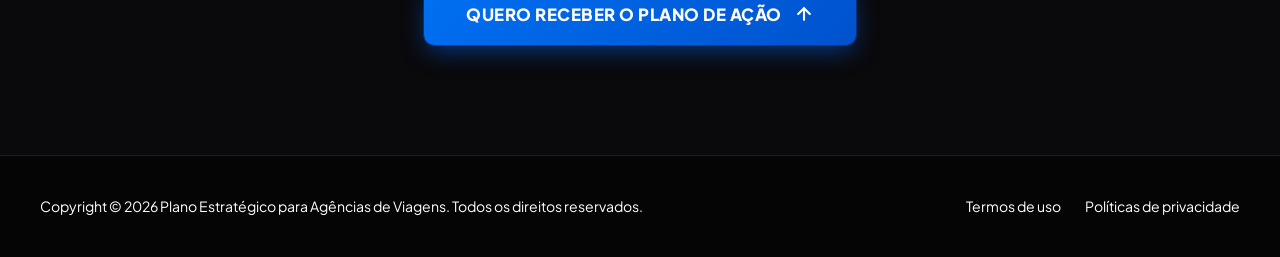
==== commit 7b436cca: "Fix: logo dimensionada para 95px com crop e posters de video em alta definicao com streaming imediat" ====
--- a/index.html
+++ b/index.html
@@ -186,94 +186,94 @@
 
           <!-- Straight Line Carousel Track -->
           <div class="cases-carousel-track" id="casesTrack">
-            <!-- Case 1: CVC -->
-            <article class="case-card" data-video-src="01 (1).mp4" data-video-title="Case de Sucesso">
-              <div class="video-thumb-container">
-                <video src="01%20(1).mp4#t=1.5" preload="metadata" muted playsinline></video>
-                <div class="play-overlay">
-                  <div class="play-btn">
-                    <svg viewBox="0 0 24 24"><polygon points="6 3 20 12 6 21 6 3"></polygon></svg>
-                  </div>
-                </div>
-              </div>
-            </article>
-
-            <!-- Case 2: Azul Viagens -->
-            <article class="case-card" data-video-src="03.mp4" data-video-title="Case de Sucesso">
-              <div class="video-thumb-container">
-                <video src="03.mp4#t=1.5" preload="metadata" muted playsinline></video>
-                <div class="play-overlay">
-                  <div class="play-btn">
-                    <svg viewBox="0 0 24 24"><polygon points="6 3 20 12 6 21 6 3"></polygon></svg>
-                  </div>
-                </div>
-              </div>
-            </article>
-
-            <!-- Case 3: MF Viagens -->
-            <article class="case-card" data-video-src="04 - Miriam.mp4" data-video-title="Case de Sucesso">
-              <div class="video-thumb-container">
-                <video src="04%20-%20Miriam.mp4#t=1.5" preload="metadata" muted playsinline></video>
-                <div class="play-overlay">
-                  <div class="play-btn">
-                    <svg viewBox="0 0 24 24"><polygon points="6 3 20 12 6 21 6 3"></polygon></svg>
-                  </div>
-                </div>
-              </div>
-            </article>
-
-            <!-- Case 4: FlyWorld -->
-            <article class="case-card" data-video-src="05.mp4" data-video-title="Case de Sucesso">
-              <div class="video-thumb-container">
-                <video src="05.mp4#t=1.5" preload="metadata" muted playsinline></video>
-                <div class="play-overlay">
-                  <div class="play-btn">
-                    <svg viewBox="0 0 24 24"><polygon points="6 3 20 12 6 21 6 3"></polygon></svg>
-                  </div>
-                </div>
-              </div>
-            </article>
-
-            <!-- Case 5: Befly Travel -->
-            <article class="case-card" data-video-src="07.mp4" data-video-title="Case de Sucesso">
-              <div class="video-thumb-container">
-                <video src="07.mp4#t=1.5" preload="metadata" muted playsinline></video>
-                <div class="play-overlay">
-                  <div class="play-btn">
-                    <svg viewBox="0 0 24 24"><polygon points="6 3 20 12 6 21 6 3"></polygon></svg>
-                  </div>
-                </div>
-              </div>
-            </article>
-
-            <!-- Case 6: Michelle Turismo -->
-            <article class="case-card" data-video-src="09 - Michelle.mp4" data-video-title="Case de Sucesso">
-              <div class="video-thumb-container">
-                <video src="09%20-%20Michelle.mp4#t=1.5" preload="metadata" muted playsinline></video>
-                <div class="play-overlay">
-                  <div class="play-btn">
-                    <svg viewBox="0 0 24 24"><polygon points="6 3 20 12 6 21 6 3"></polygon></svg>
-                  </div>
-                </div>
-              </div>
-            </article>
-
-            <!-- Case 7: Vayu Viagens -->
-            <article class="case-card" data-video-src="10 - Vayu.mp4" data-video-title="Case de Sucesso">
-              <div class="video-thumb-container">
-                <video src="10%20-%20Vayu.mp4#t=1.5" preload="metadata" muted playsinline></video>
-                <div class="play-overlay">
-                  <div class="play-btn">
-                    <svg viewBox="0 0 24 24"><polygon points="6 3 20 12 6 21 6 3"></polygon></svg>
-                  </div>
-                </div>
-              </div>
-            </article>
-
-            <!-- Case 8: Hadassa Turismo -->
-            <article class="case-card" data-video-src="11.mp4" data-video-title="Case de Sucesso">
-              <div class="video-thumb-container">
-                <video src="11.mp4#t=1.5" preload="metadata" muted playsinline></video>
+            <!-- Case 1 -->
+            <article class="case-card" data-video-src="01 (1).mp4" data-video-title="Case de Sucesso" data-video-poster="[data-uri]">
+              <div class="video-thumb-container">
+                <img src="[data-uri]" alt="Depoimento 1" class="video-thumb-img" style="position: absolute; top: 0; left: 0; width: 100%; height: 100%; object-fit: cover; pointer-events: none;">
+                <div class="play-overlay">
+                  <div class="play-btn">
+                    <svg viewBox="0 0 24 24"><polygon points="6 3 20 12 6 21 6 3"></polygon></svg>
+                  </div>
+                </div>
+              </div>
+            </article>
+
+            <!-- Case 2 -->
+            <article class="case-card" data-video-src="03.mp4" data-video-title="Case de Sucesso" data-video-poster="[data-uri]">
+              <div class="video-thumb-container">
+                <img src="[data-uri]" alt="Depoimento 2" class="video-thumb-img" style="position: absolute; top: 0; left: 0; width: 100%; height: 100%; object-fit: cover; pointer-events: none;">
+                <div class="play-overlay">
+                  <div class="play-btn">
+                    <svg viewBox="0 0 24 24"><polygon points="6 3 20 12 6 21 6 3"></polygon></svg>
+                  </div>
+                </div>
+              </div>
+            </article>
+
+            <!-- Case 3 -->
+            <article class="case-card" data-video-src="04 - Miriam.mp4" data-video-title="Case de Sucesso" data-video-poster="[data-uri]">
+              <div class="video-thumb-container">
+                <img src="[data-uri]" alt="Depoimento 3" class="video-thumb-img" style="position: absolute; top: 0; left: 0; width: 100%; height: 100%; object-fit: cover; pointer-events: none;">
+                <div class="play-overlay">
+                  <div class="play-btn">
+                    <svg viewBox="0 0 24 24"><polygon points="6 3 20 12 6 21 6 3"></polygon></svg>
+                  </div>
+                </div>
+              </div>
+            </article>
+
+            <!-- Case 4 -->
+            <article class="case-card" data-video-src="05.mp4" data-video-title="Case de Sucesso" data-video-poster="[data-uri]">
+              <div class="video-thumb-container">
+                <img src="[data-uri]" alt="Depoimento 4" class="video-thumb-img" style="position: absolute; top: 0; left: 0; width: 100%; height: 100%; object-fit: cover; pointer-events: none;">
+                <div class="play-overlay">
+                  <div class="play-btn">
+                    <svg viewBox="0 0 24 24"><polygon points="6 3 20 12 6 21 6 3"></polygon></svg>
+                  </div>
+                </div>
+              </div>
+            </article>
+
+            <!-- Case 5 -->
+            <article class="case-card" data-video-src="07.mp4" data-video-title="Case de Sucesso" data-video-poster="[data-uri]">
+              <div class="video-thumb-container">
+                <img src="[data-uri]" alt="Depoimento 5" class="video-thumb-img" style="position: absolute; top: 0; left: 0; width: 100%; height: 100%; object-fit: cover; pointer-events: none;">
+                <div class="play-overlay">
+                  <div class="play-btn">
+                    <svg viewBox="0 0 24 24"><polygon points="6 3 20 12 6 21 6 3"></polygon></svg>
+                  </div>
+                </div>
+              </div>
+            </article>
+
+            <!-- Case 6 -->
+            <article class="case-card" data-video-src="09 - Michelle.mp4" data-video-title="Case de Sucesso" data-video-poster="[data-uri]">
+              <div class="video-thumb-container">
+                <img src="[data-uri]" alt="Depoimento 6" class="video-thumb-img" style="position: absolute; top: 0; left: 0; width: 100%; height: 100%; object-fit: cover; pointer-events: none;">
+                <div class="play-overlay">
+                  <div class="play-btn">
+                    <svg viewBox="0 0 24 24"><polygon points="6 3 20 12 6 21 6 3"></polygon></svg>
+                  </div>
+                </div>
+              </div>
+            </article>
+
+            <!-- Case 7 -->
+            <article class="case-card" data-video-src="10 - Vayu.mp4" data-video-title="Case de Sucesso" data-video-poster="[data-uri]">
+              <div class="video-thumb-container">
+                <img src="[data-uri]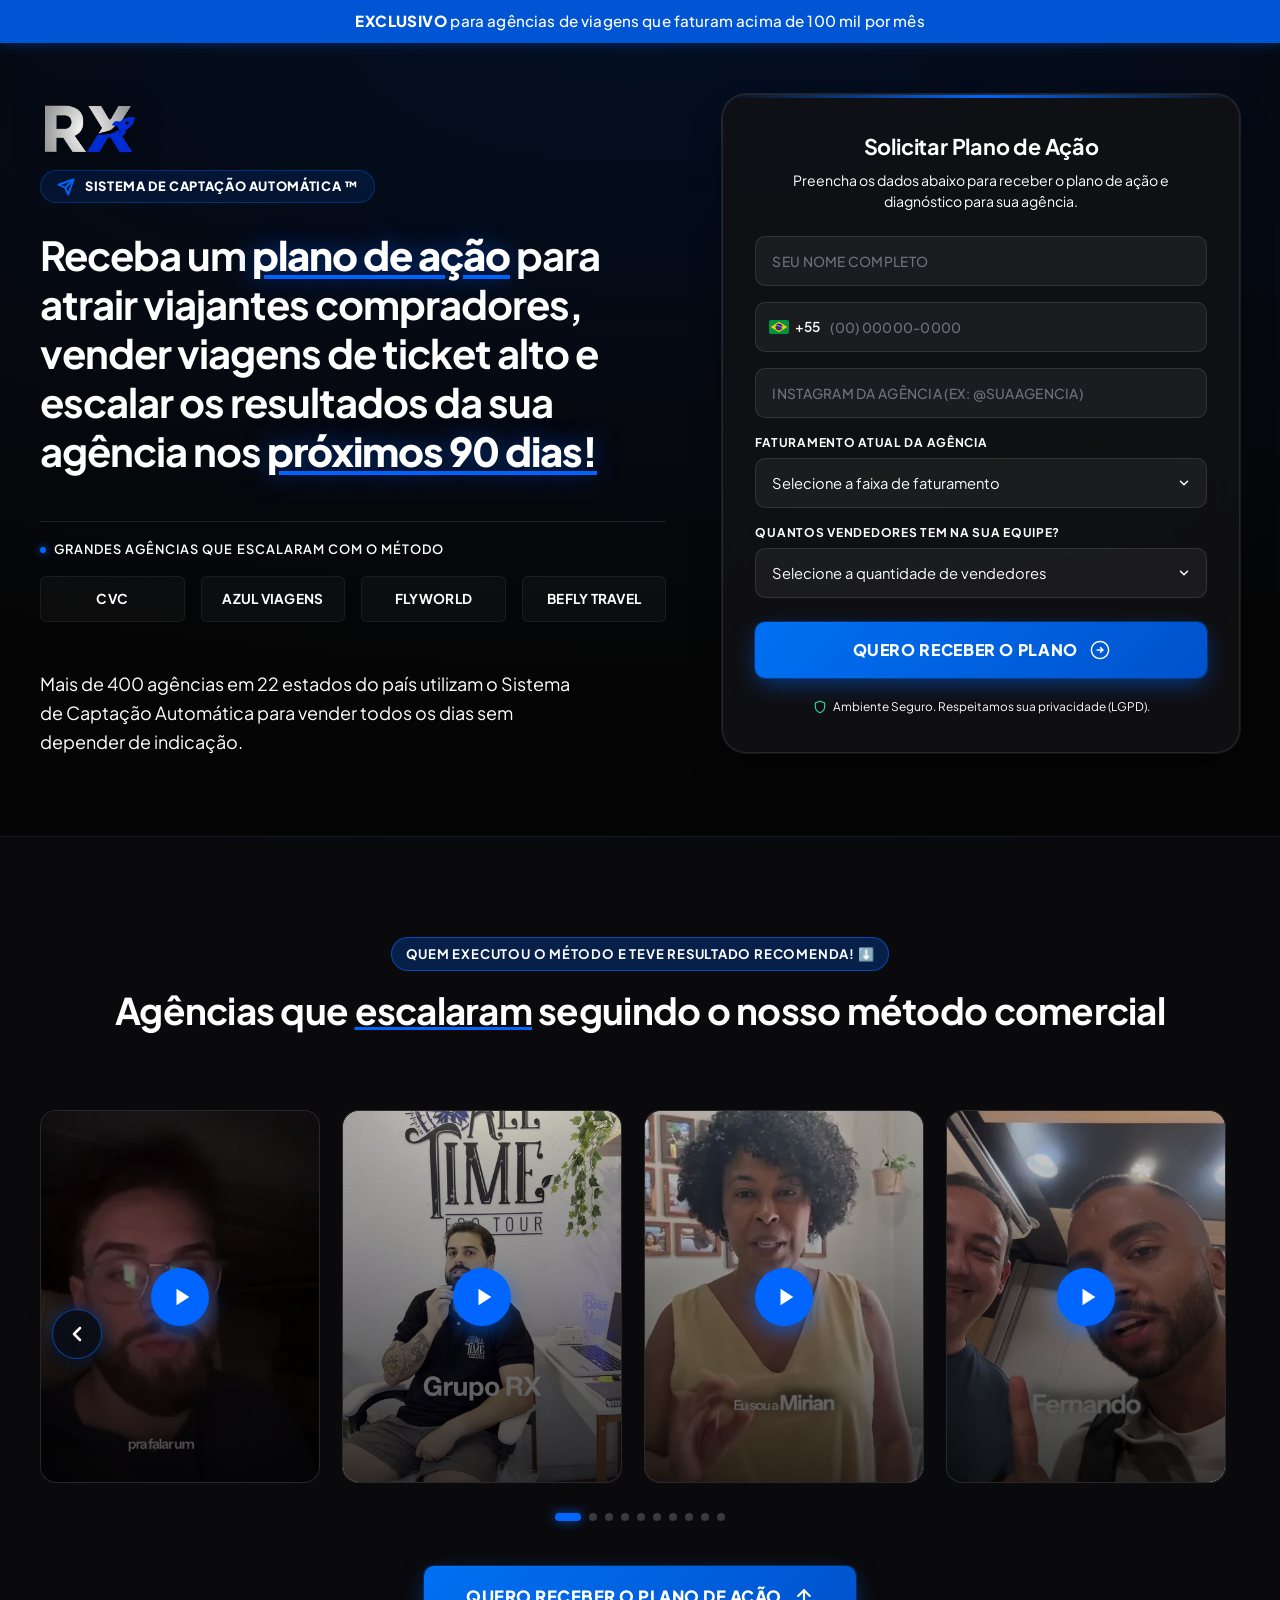
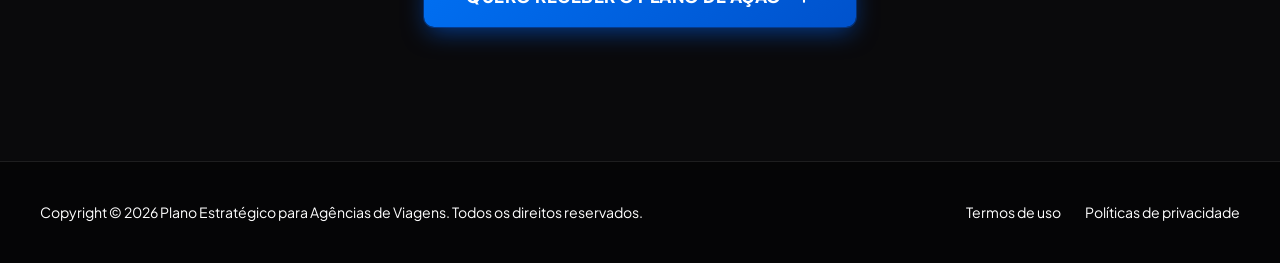
==== commit db0a9763: "feat: updates video players, adds CRM webhook, Meta pixel and redirects" ====
--- a/index.html
+++ b/index.html
@@ -21,6 +21,24 @@
 
   <!-- Stylesheet -->
   <link rel="stylesheet" href="css/style.css">
+
+  <!-- Meta Pixel Code -->
+  <script>
+  !function(f,b,e,v,n,t,s)
+  {if(f.fbq)return;n=f.fbq=function(){n.callMethod?
+  n.callMethod.apply(n,arguments):n.queue.push(arguments)};
+  if(!f._fbq)f._fbq=n;n.push=n;n.loaded=!0;n.version='2.0';
+  n.queue=[];t=b.createElement(e);t.async=!0;
+  t.src=v;s=b.getElementsByTagName(e)[0];
+  s.parentNode.insertBefore(t,s)}(window, document,'script',
+  'https://connect.facebook.net/en_US/fbevents.js');
+  fbq('init', '874773227919588');
+  fbq('track', 'PageView');
+  </script>
+  <noscript><img height="1" width="1" style="display:none"
+  src="https://www.facebook.com/tr?id=874773227919588&ev=PageView&noscript=1"
+  /></noscript>
+  <!-- End Meta Pixel Code -->
 </head>
 <body>
 
@@ -187,11 +205,15 @@
           <!-- Straight Line Carousel Track -->
           <div class="cases-carousel-track" id="casesTrack">
             <!-- Case 1 -->
-            <article class="case-card" data-video-src="01 (1).mp4" data-video-title="Case de Sucesso" data-video-poster="[data-uri]">
-              <div class="video-thumb-container">
-                <img src="[data-uri]" alt="Depoimento 1" class="video-thumb-img" style="position: absolute; top: 0; left: 0; width: 100%; height: 100%; object-fit: cover; pointer-events: none;">
-                <div class="play-overlay">
-                  <div class="play-btn">
+            <article class="case-card" data-video-src="01 (1).mp4" data-video-title="Case de Sucesso">
+              <div class="video-thumb-container">
+                <video class="case-inline-video" playsinline preload="none" poster="[data-uri]">
+                  <source src="01 (1).mp4" type="video/mp4">
+                  Seu navegador não suporta este vídeo.
+                </video>
+                <img src="[data-uri]" alt="Depoimento 1" class="video-thumb-img">
+                <div class="play-overlay">
+                  <div class="play-btn" aria-label="Assistir Case de Sucesso">
                     <svg viewBox="0 0 24 24"><polygon points="6 3 20 12 6 21 6 3"></polygon></svg>
                   </div>
                 </div>
@@ -199,11 +221,15 @@
             </article>
 
             <!-- Case 2 -->
-            <article class="case-card" data-video-src="03.mp4" data-video-title="Case de Sucesso" data-video-poster="[data-uri]">
-              <div class="video-thumb-container">
-                <img src="[data-uri]" alt="Depoimento 2" class="video-thumb-img" style="position: absolute; top: 0; left: 0; width: 100%; height: 100%; object-fit: cover; pointer-events: none;">
-                <div class="play-overlay">
-                  <div class="play-btn">
+            <article class="case-card" data-video-src="02 - All time .mp4" data-video-title="Case All Time Eco Tour - Grupo RX">
+              <div class="video-thumb-container">
+                <video class="case-inline-video" playsinline preload="none" poster="[data-uri]">
+                  <source src="02 - All time .mp4" type="video/mp4">
+                  Seu navegador não suporta este vídeo.
+                </video>
+                <img src="[data-uri]" alt="Depoimento 2 - All Time Eco Tour" class="video-thumb-img">
+                <div class="play-overlay">
+                  <div class="play-btn" aria-label="Assistir Case All Time Eco Tour - Grupo RX">
                     <svg viewBox="0 0 24 24"><polygon points="6 3 20 12 6 21 6 3"></polygon></svg>
                   </div>
                 </div>
@@ -211,11 +237,15 @@
             </article>
 
             <!-- Case 3 -->
-            <article class="case-card" data-video-src="04 - Miriam.mp4" data-video-title="Case de Sucesso" data-video-poster="[data-uri]">
-              <div class="video-thumb-container">
-                <img src="[data-uri]" alt="Depoimento 3" class="video-thumb-img" style="position: absolute; top: 0; left: 0; width: 100%; height: 100%; object-fit: cover; pointer-events: none;">
-                <div class="play-overlay">
-                  <div class="play-btn">
+            <article class="case-card" data-video-src="04 - Miriam.mp4" data-video-title="Case Miriam - Agência de Viagens">
+              <div class="video-thumb-container">
+                <video class="case-inline-video" playsinline preload="none" poster="[data-uri]">
+                  <source src="04 - Miriam.mp4" type="video/mp4">
+                  Seu navegador não suporta este vídeo.
+                </video>
+                <img src="[data-uri]